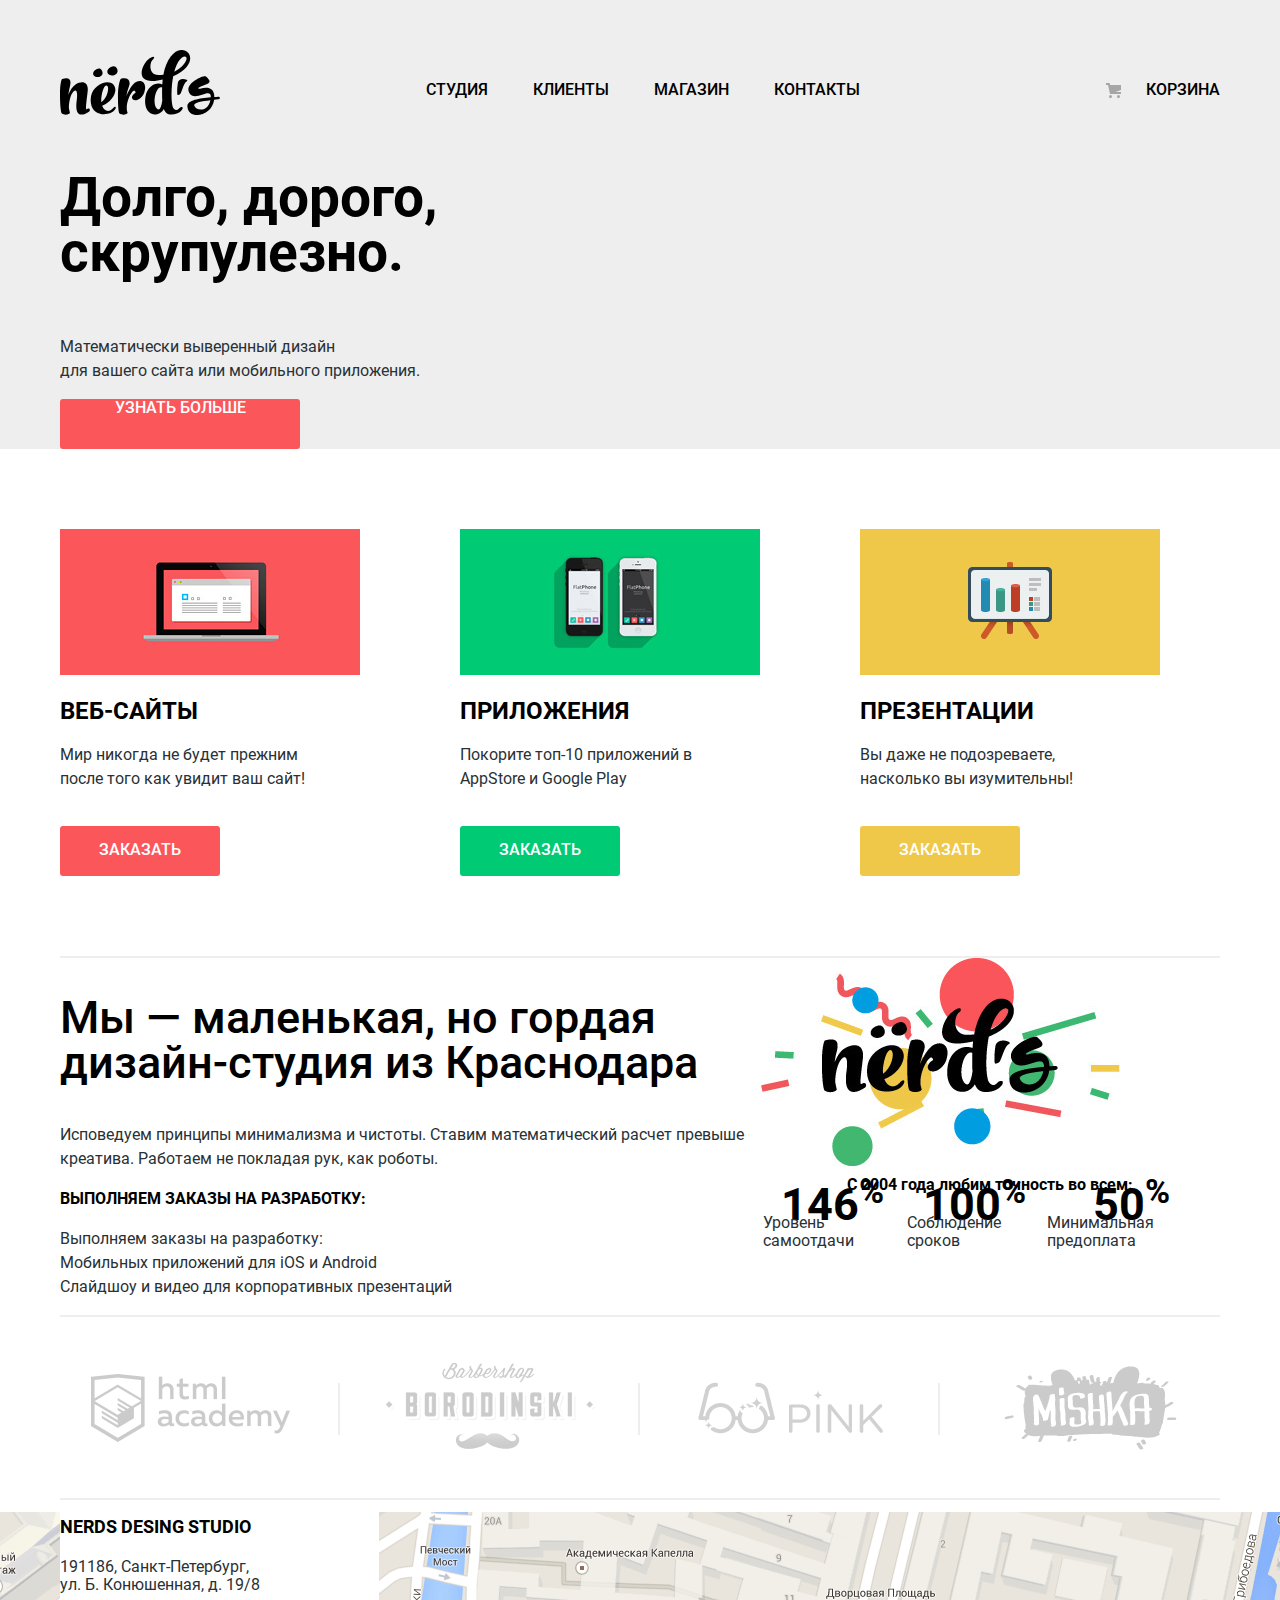
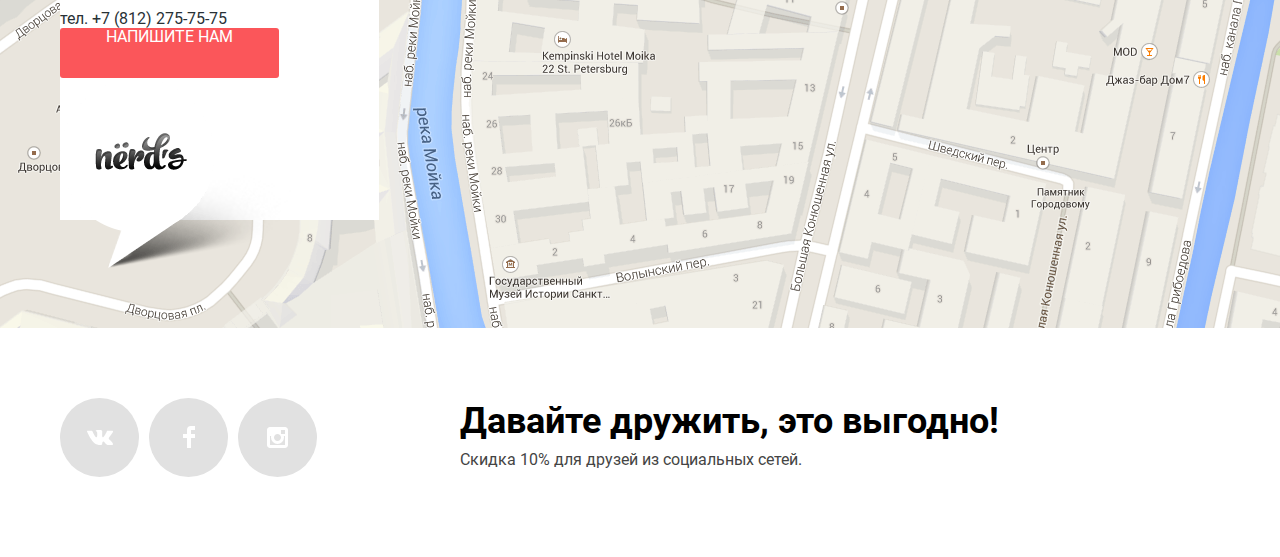
==== index.html @ 5f4ef82b "Обновил сетку" ====
<!DOCTYPE html>
<html lang="ru">

<head>
  <meta charset="utf-8">
  <title>Дизайн-студия Нёрдс</title>
  <link rel="stylesheet" href="css/normalize.css">
  <link rel="stylesheet" href="css/style.css">
</head>

<body>
  <header class="header">
    <div class="container">
      <nav class="nav">
        <a class="logo" href=""><img class="logo__img" src="img/nerds-logo.svg" width="160" height="65"
            alt="Логотип дизайн-студии Нёрдс"></a>
        <ul class="nav__list">
          <li class="nav__item"><a class="nav__link">Студия</a></li>
          <li class="nav__item"><a class="nav__link" href="">Клиенты</a></li>
          <li class="nav__item"><a class="nav__link" href="catalog.html">Магазин</a></li>
          <li class="nav__item"><a class="nav__link" href="">Контакты</a></li>
        </ul>
        <ul class="backet">
          <li class="backet__item"><a class="backet__link" href="">Корзина</a></li>
        </ul>
      </nav>
    </div>
  </header>
  <main>
    <section class="slider">
      <div class="container">
        <h2 class="visually-hidden">Преимущества</h2>
        <div class="slider__wrapper">
          <div class="slider__controls">
            <i class="slider__control-item slider__control-item--active"></i>
            <i class="slider__control-item"></i>
            <i class="slider__control-item"></i>
          </div>
          <ul class="slider__list">
            <li class="slider__item">
              <h3 class="slider__title">Долго, дорого,<br> скрупулезно.</h3>
              <p class="slider__desc">Математически выверенный дизайн<br> для вашего сайта или мобильного приложения.
              </p>
              <a href="" class="button slider__button">Узнать больше</a>
            </li>
            <li class="slider__item hidden">
              <h3 class="slider__title">Любим математику<br> как никто другой</h3>
              <p class="slider__desc">Никакого креатива, только математические формулы<br> для расчета идеальных
                пропорций.</p>
              <a href="" class="button slider__button">Узнать больше</a>
            </li>
            <li class="slider__item hidden">
              <h3 class="slider__title">Только ночь,<br> только хардкор</h3>
              <p class="slider__desc">Работать днем, как все? Мы против этого.<br> Ближе к полуночи работа только
                начинается.</p>
              <a href="" class="button slider__button">Узнать больше</a>
            </li>
          </ul>
        </div>
      </div>
    </section>
    <section class="services">
      <div class="container">
        <h2 class="visually-hidden">Услуги</h2>
        <ul class="services__list">
          <li class="services__item">
            <h3 class="services__title">Веб-сайты</h3>
            <p class="services__desc">Мир никогда не будет прежним после того как увидит ваш сайт!</p>
            <a class="button services__button services__button--red" href="">Заказать</a>
          </li>
          <li class="services__item">
            <h3 class="services__title">Приложения</h3>
            <p class="services__desc">Покорите топ-10 приложений в AppStore и Google Play</p>
            <a class="button services__button services__button--green" href="">Заказать</a>
          </li>
          <li class="services__item">
            <h3 class="services__title">Презентации</h3>
            <p class="services__desc">Вы даже не подозреваете, насколько вы изумительны!</p>
            <a class="button services__button services__button--yellow" href="">Заказать</a>
          </li>
        </ul>
      </div>
    </section>
    <section class="about">
      <div class="container">
        <h2 class="visually-hidden">О компании дизайн-студия Нёрдс</h2>
        <div class="about__col-left">
          <h2 class="about__title">Мы — маленькая, но гордая дизайн-студия из Краснодара</h2>
          <p class="about__desc">Исповедуем принципы минимализма и чистоты. Ставим математический расчет превыше
            креатива.
            Работаем не покладая рук, как роботы.</p>
          <p class="about__services">Выполняем заказы на разработку:</p>
          <ul class="about__services-list">
            <li class="about__services-item">Выполняем заказы на разработку:</li>
            <li class="about__services-item">Мобильных приложений для iOS и Android</li>
            <li class="about__services-item">Слайдшоу и видео для корпоративных презентаций</li>
          </ul>
        </div>
        <div class="about__col-right">
          <img class="about__img" src="img/nerds-big-logo.jpg" width="360" height="208"
            alt="Логотип с фоном дизайн-студии Нёрдс">
          <table class="table">
            <caption class="table__caption">С 2004 года любим точность во всем:</caption>
            <tr class="table__tr">
              <th class="table__th">146<sup>%</sup></th>
              <th class="table__th">100<sup>%</sup></th>
              <th class="table__th">50<sup>%</sup></th>
            </tr>
            <tr class="table__tr">
              <td class="table__td">Уровень самоотдачи</td>
              <td class="table__td">Соблюдение сроков</td>
              <td class="table__td">Минимальная предоплата</td>
            </tr>
          </table>
        </div>
      </div>
    </section>
    <section class="partners">
      <div class="container">
        <h2 class="visually-hidden">Партнеры</h2>
        <ul class="partners__list">
          <li class="partners__item"><a class="partners__link" href="https://htmlacademy.ru/intensive/htmlcss"><img
                class="partners__img partners__img--htmlacademy" src="img/logo-htmlacademy.png"
                alt="Логотип HtmlAcademy"></a></li>
          <li class="partners__item"><a class="partners__link" href=""><img
                class="partners__img partners__img--borodinski" src="img/logo-borodinski.png"
                alt="Логотип Brodinski"></a>
          </li>
          <li class="partners__item"><a class="partners__link" href=""><img class="partners__img partners__img--pink"
                src="img/logo-pink.png" alt="Логотип Pink"></a></li>
          <li class="partners__item"><a class="partners__link" href=""><img class="partners__img partners__img--mishka"
                src="img/logo-mishka.png" alt="Логотип Mishka"></a></li>
        </ul>
      </div>
    </section>
  </main>
  <footer class="footer">
    <section class="contacts">
      <div class="container">
        <div class="contacts__wrapper">
          <h1 class="contacts__title">Nerds desing studio</h1>
          <p class="contacts__address">191186, Санкт-Петербург,<br> ул. Б. Конюшенная, д. 19/8</p>
          <a class="contacts__tel" href="tel:7812275-75-75">тел. +7 (812) 275-75-75</a>
          <a class="button button contacts__button" href="">Напишите нам</a>
          <img class="contacts__icon" src="img/map-marker.png" width="231" height="190"
            alt="Адрес: 191186, Санкт-Петербург, ул. Б. Конюшенная, д. 19/8">
        </div>
      </div>
    </section>
    <section class="social">
      <div class="container">
        <h2 class="visually-hidden">Мы в социальных сетях</h2>
        <ul class="social__list">
          <li class="social__item"><a class="social__link social__link--vk" href="" alt="Мы в Вконтакте"></a>
          </li>
          <li class="social__item"><a class="social__link social__link--fb" href="" alt="Мы в Фейсбук"></a>
          </li>
          <li class="social__item"><a class="social__link social__link--insta" href="" alt="Мы в Инстаграм"></a>
          </li>
        </ul>
        <p class="social__title">
          <span class="social__slogan">Давайте дружить, это выгодно!</span>
          <span class="social__desc">Скидка 10% для друзей из социальных сетей.</span>
        </p>
      </div>

    </section>
  </footer>
  <section class="modal hidden">
    <h2 class="modal__title">Напишите нам</h2>
    <form class="modal__form" action="https://echo.htmlacademy.ru" method="POST">
      <p>
        <label for="user-name">Ваше имя:</label>
        <input id="user-name" type="text" name="name" placeholder="Имя Фамилия">
      </p>
      <p>
        <label for="user-email">Ваш e-mail:</label>
        <input id="user-email" type="email" name="email" placeholder="email@example.com">
      </p>
      <p>
        <label for="user-message">Текст письма:</label>
        <textarea id="user-message" name="message" cols="30" rows="10" placeholder="В свободной форме"></textarea>
      </p>
      <button class="button modal__submit" type="submit">Отправить</button>
      <button class="modal__close" type="button">Закрыть</button>
    </form>
  </section>
</body>

</html>
---- css/style.css ----
@font-face {
  font-family: 'Roboto';
  src:
    url(/fonts/roboto.woff) format(woff),
    url(/fonts/roboto.woff2) format(woff2);
  font-weight: normal;
  font-style: normal;
}

@font-face {
  font-family: 'Roboto';
  src:
    url(/fonts/robotobold.woff) format(woff),
    url(/fonts/robotobold.woff2) format(woff2);
  font-weight: bold;
  font-style: normal;
}

@font-face {
  font-family: 'Roboto';
  src:
    url(/fonts/robotomedium.woff) format(woff),
    url(/fonts/robotomedium.woff2) format(woff2);
  font-weight: 500;
  font-style: normal;
}

body {
  margin: 0;
  padding: 0;

  font-family: 'Roboto', 'Arial', sans-serif;
  font-size: 16px;
  line-height: 24px;
  font-weight: normal;
  color: #283136;
}

img {
  max-width: 100%;
  height: auto;
}

a {
  text-decoration: none;
  color: inherit;
}

.button {
  display: inline-block;

  text-align: center;
  vertical-align: middle;
  text-transform: uppercase;

  border-radius: 3px;

  box-sizing: border-box;
}

.header, .slider {
  background-color: #eeeeee;
}

.nav {
  display: flex;
  justify-content: flex-end;
  align-items: flex-start;
  padding-top: 50px;

  line-height: 30px;
  font-weight: 500;
  text-transform: uppercase;
  color: #000000;
}

.logo {
  width: 160px;
  height: 65px;
  margin-right: auto;
}

.logo__img:hover {
  filter: opacity(0.8);
}

.logo__img:active {
  filter: opacity(0.3);
}

.nav__list {
  display: flex;
  justify-content: center;
  flex-wrap: wrap;
  width: 600px;
  margin: 0;
  padding: 0;
  padding-top: 25px;

  list-style: none;
}

.nav__link {
  display: block;
  margin-left: 45px;
  padding-bottom: 3px;
}

.nav__link:hover {
  color: #fb565a;
}

.nav__link:active {
  color: inherit;

  border-bottom: 2px solid #fb565a;

  opacity: 0.3;
}

.nav__link--active {
  border-bottom: 2px solid #fb565a;
}

.backet {
  display: flex;
  justify-content: flex-end;
  flex-wrap: wrap;
  width: 300px;
  margin: 0;
  padding: 0;
  padding-top: 25px;

  list-style: none;
}

.backet__link {
  position: relative;
  display: block;
  padding-left: 45px;
}

.backet__link::before {
  position: absolute;
  top: 8px;
  left: 5px;
  width: 15px;
  height: 15px;

  content: "";

  background-image: url(../img/cart-icon.svg);
  background-repeat: no-repeat;
  background-position: 0 0;
}

.backet__link:hover {
  color: #fb565a;
}

.backet__link:active {
  color: inherit;

  border-bottom: 2px solid #fb565a;

  opacity: 0.3;
}

.page-header__title {
  margin: 0;
  padding-top: 75px;
  padding-bottom: 110px;

  font-size: 55px;
  line-height: 55px;
  font-weight: 500;
  text-align: center;

  background-color: #eeeeee;
}

.slider__list {
  margin: 0;
  padding: 0;

  list-style: none;
}

.slider__title {
  margin-top: 0;
  padding-top: 55px;

  font-size: 55px;
  line-height: 55px;
  color: #000000;
}

.slider__button {
  width: 240px;
  height: 50px;

  font-weight: 500;
  line-height: 18px;
  color: #ffffff;

  background-color: #fb565a;
}

.slider__button:hover {
  background-color: #e74246;
}

.slider__button:active {
  color: rgba(255, 255, 255, 0.3);

  background-color: #d7373b;
}

.services__list {
  display: flex;
  flex-wrap: wrap;
  margin: 0;
  padding: 0;

  list-style: none;

  border-bottom: 2px solid #eeeeee;
}

.services__item {
  position: relative;

  width: 260px;
  margin-top: 80px;
  margin-right: 100px;
  margin-bottom: 80px;
  padding-top: 170px;
  padding-right: 40px;
}

.services__item:nth-child(3n) {
  margin-right: 60px;
}

.services__item::before {
  position: absolute;

  content: "";
  top: 0;
  left: 0;

  width: 300px;
  height: 146px;
}

.services__item:nth-child(1)::before {
  background-image: url(../img/promo-1.jpg);
}

.services__item:nth-child(2)::before {
  background-image: url(../img/promo-2.jpg);
}

.services__item:nth-child(3)::before {
  background-image: url(../img/promo-3.jpg);
}

.services__title {
  margin: 0;
  padding: 0;

  font-size: 24px;
  font-weight: bold;
  text-transform: uppercase;
  color: #000000;
}

.services__desc {
  margin-top: 20px;
  margin-bottom: 30px;
}

.services__button {
  width: 160px;
  height: 50px;
  margin-top: 5px;
  padding-top: 12px;

  font-weight: 500;
  color: #ffffff;
}

.services__button--red {
  background-color: #fb565a;
}

.services__button--red:hover {
  background-color: #e74246;
}

.services__button--red:active {
  color: rgba(255, 255, 255, 0.3);

  background-color: #d7373b;
}

.services__button--green {
  background-color: #00ca74;
}

.services__button--green:hover {
  background-color: #00bc6c;
}

.services__button--green:active {
  color: rgba(255, 255, 255, 0.3);

  background-color: #00aa62;
}

.services__button--yellow {
  background-color: #efc84a;
}

.services__button--yellow:hover {
  background-color: #eab534;
}

.services__button--yellow:active {
  color: rgba(255, 255, 255, 0.3);

  background-color: #e5a722;
}

.about .container {
  display: flex;
  justify-content: space-between;
}

.about__col-left {
  width: 700px;
}

.about__col-right {
  width: 460px;
}

.about__title {
  font-size: 45px;
  line-height: 45px;
  font-weight: 500;
  color: #000000;
}

.about__services {
  font-weight: bold;
  text-transform: uppercase;
  color: #000000;
}

.about__services-list {
  padding-left: 0;

  list-style: none;
}

.about__img {
  width: 360px;
  height: 208px;
}

.table__caption {
  font-weight: bold;
  text-align: center;
  color: #000000;
}

.table__th  {
  font-size: 45px;
  line-height: 10px;
  font-weight: bold;
  color: #000000;
}

.table__td {
  line-height: 18px;
}

.partners__list {
  display: flex;
  justify-content: space-between;
  margin: 0;
  padding: 0;
  padding-top: 46px;
  padding-bottom: 38px;

  list-style: none;

  border-top: 2px solid #eeeeee;
  border-bottom: 2px solid #eeeeee;
}

.partners__item {
  position: relative;

  display: flex;
  justify-content: center;
  align-items: center;
  width: 260px;
}

.partners__item::after {
  position: absolute;
  content: "";
  top: 20px;
  right: -20px;
  width: 2px;
  height: 52px;

  background-color: #eeeeee;
}

.partners__item:nth-child(4n)::after {
  content: none;
}

.partners__img {
  opacity: 0.2;
}

.partners__img:hover {
  opacity: 1;
}

.partners__img:active {
  opacity: 0.1;
}

.catalog .container {
  display: flex;
}

.filters {
  width: 260px;

  line-height: 20px;
}

.filters__group {
  border: none;
}

.filters__title {
  font-size: 18px;
  line-height: 30px;
  color: #000000;
}

.filters__group-list {
  padding-left: 0;

  list-style: none;
}

.filters__button {
  width: 260px;
  height: 50px;

  line-height: 18px;
  color: #000000;

  background-color: #eeeeee;
  border: none;
}

.filters__button:hover {
  background-color: #dfdfdf;
}

.filters__button:active {
  color: #000000;
  opacity: 0.3;

  background-color: #d5d5d5;
}

.catalog__wrapper {
  width: 900px;
}

.sorting {
  display: flex;
  justify-content: space-between;
}

.sorting__title {
  font-size: 18px;
  line-height: 18px;
  font-weight: bold;
  text-transform: uppercase;
  color: #000000;
}

.sorting__list {
  display: flex;
  padding-left: 0;

  list-style: none;
}

.sorting__item {
  font-size: 14px;
  line-height: 18px;
  color: #000000;
}

.sorting__order-list {
  padding-left: 0;

  list-style: none;
}

.catalog__list {
  display: flex;
  flex-wrap: wrap;
  padding-left: 0;

  list-style: none;
}

.catalog__item {
  margin-left: 140px;
  margin-bottom: 33px;
}

.catalog__item:nth-child(2n) {
  margin-left: 40px;
}

.catalog__cart {
  width: 360px;
  height: 231px;

  line-height: 18px;
  text-align: center;

  background-color: #eeeeee;
}

.catalog__title {
  font-size: 18px;
  line-height: 30px;
  font-weight: bold;
  text-align: center;
  text-transform: uppercase;
  color: #000000;
}

.catalog__title:hover {
  color: #fb565a;
}

.catalog__title:active {
  color: #000000;
  opacity: 0.3;
}

.catalog__desc {
  line-height: 18px;
  text-align: center;
  color: #666666;
}

.catalog__price {
  width: 200px;
  height: 50px;

  line-height: 18px;
  font-weight: 500;
  color: #ffffff;

  background-color: #fb565a;
}

.catalog__price:hover {
  background-color: #e74246;
}

.catalog__price:active {
  background-color: #d7373b;
}

.pagination__list {
  display: flex;
  justify-content: center;

  list-style: none;
}

.contacts {
  width: 100%;
  height: 416px;

  line-height: 18px;

  background-image: url(../img/map.png);
  background-position: top center;
  background-repeat: no-repeat;
}

.contacts__wrapper {
  width: 319px;
  height: 308px;

  background-color: #ffffff;
}

.contacts__title {
  font-size: 18px;
  line-height: 30px;
  font-weight: bold;
  text-transform: uppercase;
  color: #000000;
}

.contacts__button {
  width: 219px;
  height: 50px;

  color: #ffffff;

  background-color: #fb565a;
}

.contacts__icon {
  width: 231px;
  height: 190px;
}

.social .container {
  display: flex;
}

.social__list {
  display: flex;
  flex-wrap: wrap;
  width: 380px;
  margin: 0;
  margin-top: 70px;
  margin-bottom: 70px;
  padding: 0;

  list-style: none;
}

.social__item {
  margin-right: 10px;
  margin-bottom: 10px;
}

.social__link {
  position: relative;

  display: flex;
  justify-content: center;
  align-items: center;
  width: 79px;
  height: 79px;

  background-color: #e1e1e1;

  border-radius: 50%;
}

.social__link::before {
  position: absolute;

  content: "";
}

.social__link--vk::before {
  width: 26px;
  height: 15px;

  background-image: url(../img/vk-icon.svg);
}

.social__link--fb::before {
  width: 12px;
  height: 22px;

  background-image: url(../img/fb-icon.svg);
}

.social__link--insta::before {
  width: 21px;
  height: 21px;

  background-image: url(../img/insta-icon.svg);
}

.social__link:hover {
  background-color: #e74246;
}

.social__link:active {
  background-color: #d7373b;
}

.social__link:active::before {
  opacity: 0.3;
}

.social__title {
  width: 780px;
  margin: 0;
  margin-top: 70px;
}

.social__slogan {
  display: inline-block;
  padding-top: 5px;
  padding-left: 20px;

  font-size: 36px;
  font-weight: bold;
  line-height: 36px;
  vertical-align: middle;
  color: #000000;
}

.social__desc {
  display: inline-block;
  padding-top: 10px;
  padding-left: 20px;

  line-height: 22px;
  vertical-align: middle;
  color: #444444;
}

.container {
  width: 1160px;
  margin: 0 auto;
  padding: 0 20px;
}

.hidden {
  display: none;
}

.visually-hidden {
  position: absolute;
  clip: rect(0, 0, 0, 0);
}
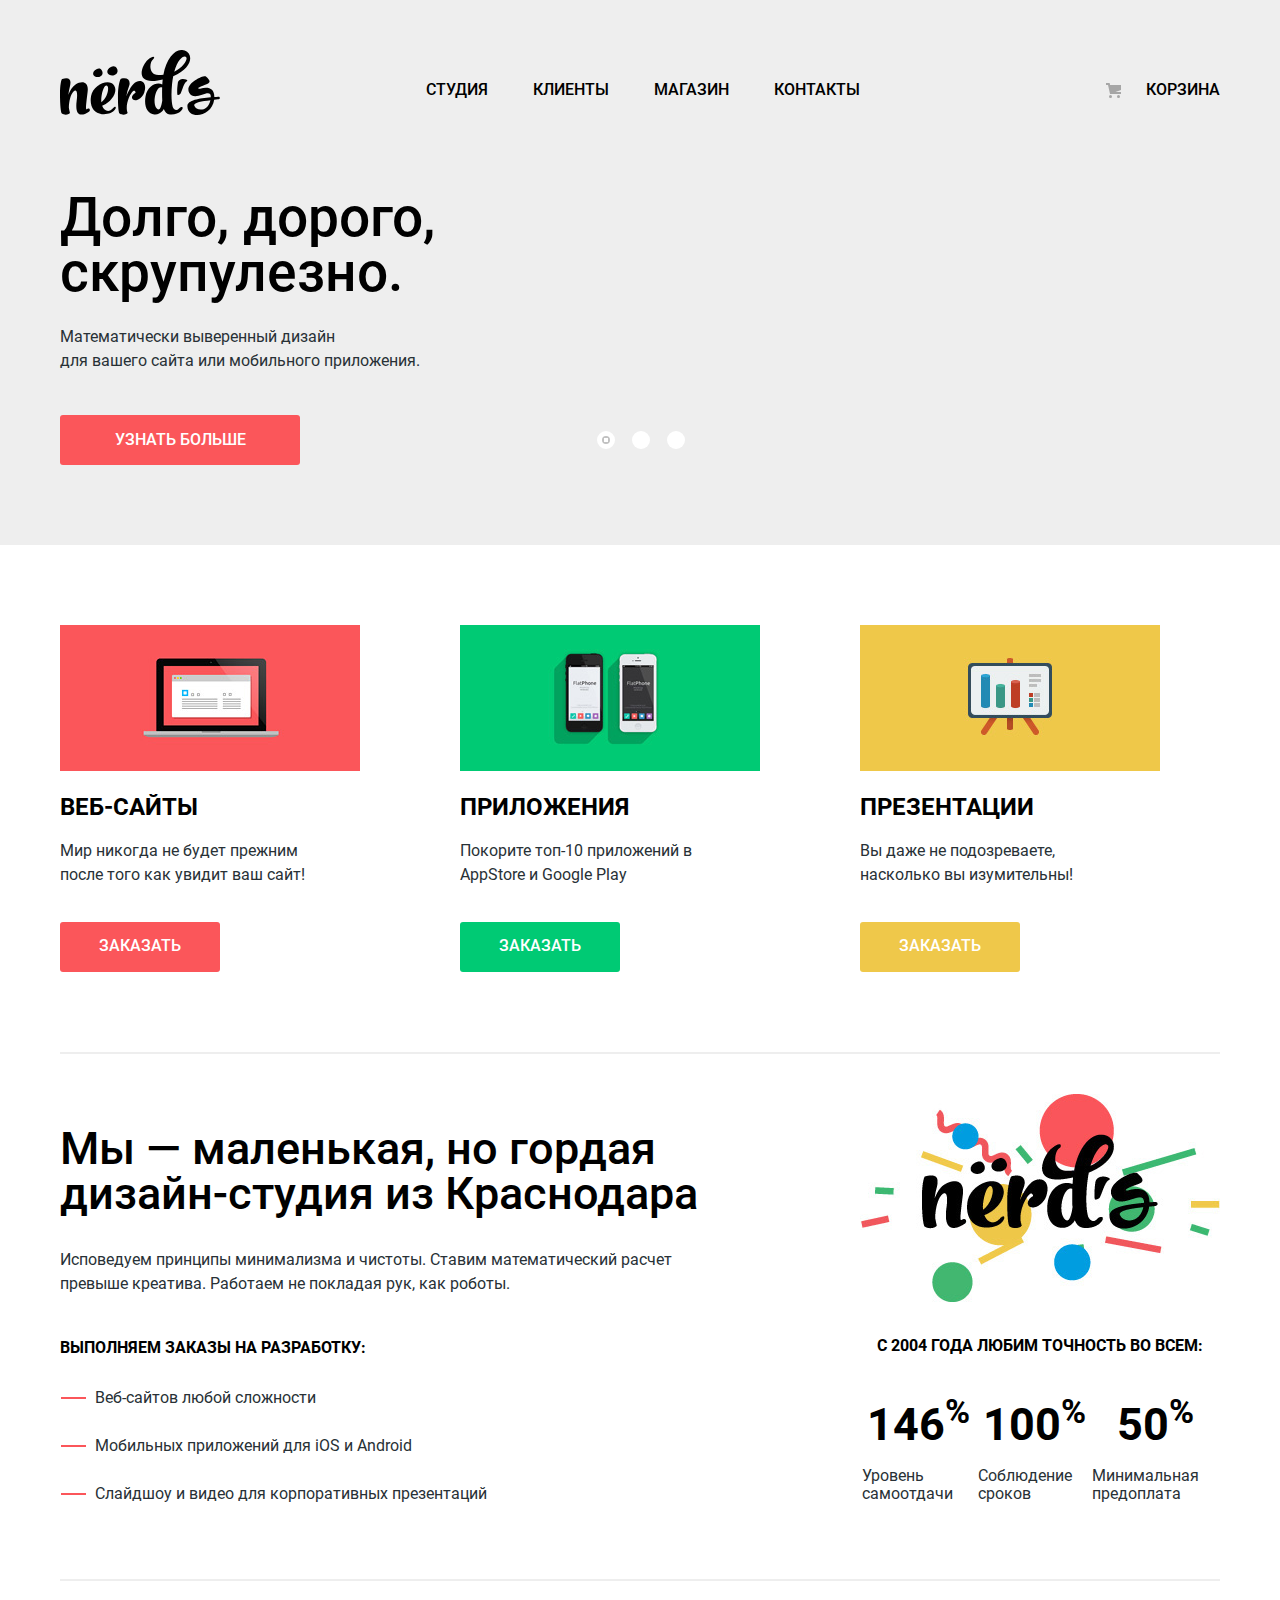
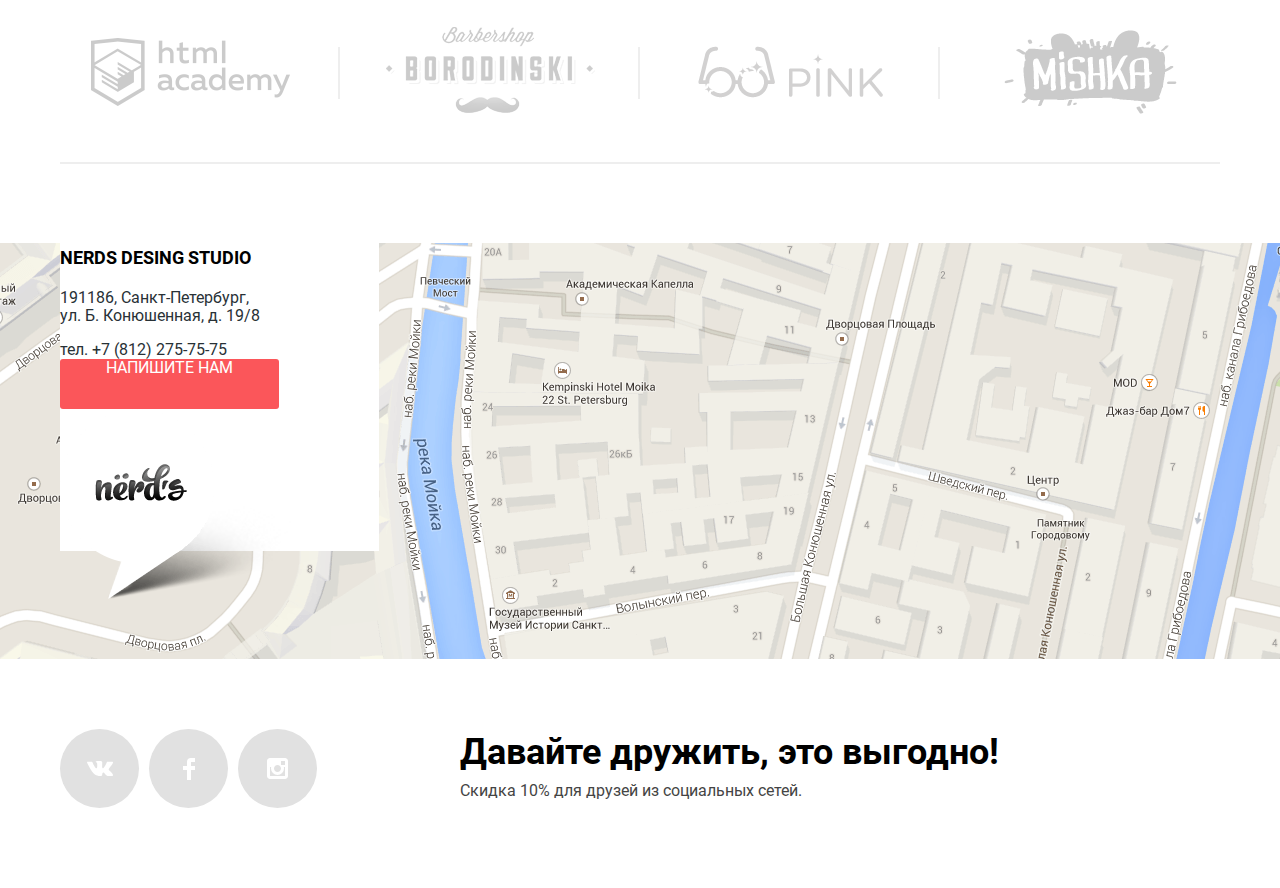
==== commit cfecdfd8: "about" ====
--- a/index.html
+++ b/index.html
@@ -31,30 +31,30 @@
       <div class="container">
         <h2 class="visually-hidden">Преимущества</h2>
         <div class="slider__wrapper">
-          <div class="slider__controls">
-            <i class="slider__control-item slider__control-item--active"></i>
-            <i class="slider__control-item"></i>
-            <i class="slider__control-item"></i>
-          </div>
           <ul class="slider__list">
-            <li class="slider__item">
+            <li class="slider__item slider__item--active">
               <h3 class="slider__title">Долго, дорого,<br> скрупулезно.</h3>
               <p class="slider__desc">Математически выверенный дизайн<br> для вашего сайта или мобильного приложения.
               </p>
               <a href="" class="button slider__button">Узнать больше</a>
             </li>
-            <li class="slider__item hidden">
+            <li class="slider__item">
               <h3 class="slider__title">Любим математику<br> как никто другой</h3>
               <p class="slider__desc">Никакого креатива, только математические формулы<br> для расчета идеальных
                 пропорций.</p>
               <a href="" class="button slider__button">Узнать больше</a>
             </li>
-            <li class="slider__item hidden">
+            <li class="slider__item">
               <h3 class="slider__title">Только ночь,<br> только хардкор</h3>
               <p class="slider__desc">Работать днем, как все? Мы против этого.<br> Ближе к полуночи работа только
                 начинается.</p>
               <a href="" class="button slider__button">Узнать больше</a>
             </li>
+          </ul>
+          <ul class="slider__controls">
+            <li class="slider__control-item slider__control-item--active"></li>
+            <li class="slider__control-item"></li>
+            <li class="slider__control-item"></li>
           </ul>
         </div>
       </div>
@@ -91,7 +91,7 @@
             Работаем не покладая рук, как роботы.</p>
           <p class="about__services">Выполняем заказы на разработку:</p>
           <ul class="about__services-list">
-            <li class="about__services-item">Выполняем заказы на разработку:</li>
+            <li class="about__services-item">Веб-сайтов любой сложности</li>
             <li class="about__services-item">Мобильных приложений для iOS и Android</li>
             <li class="about__services-item">Слайдшоу и видео для корпоративных презентаций</li>
           </ul>
--- a/css/style.css
+++ b/css/style.css
@@ -58,14 +58,12 @@
   box-sizing: border-box;
 }
 
-.header, .slider {
+.header {
   background-color: #eeeeee;
 }
 
 .nav {
   display: flex;
-  justify-content: flex-end;
-  align-items: flex-start;
   padding-top: 50px;
 
   line-height: 30px;
@@ -168,6 +166,7 @@
 
 .page-header__title {
   margin: 0;
+  margin-bottom: 50px;
   padding-top: 75px;
   padding-bottom: 110px;
 
@@ -179,6 +178,14 @@
   background-color: #eeeeee;
 }
 
+.slider {
+  background-color: #eeeeee;
+}
+.slider__wrapper {
+  position: relative;
+  min-height: 430px;
+}
+
 .slider__list {
   margin: 0;
   padding: 0;
@@ -186,18 +193,49 @@
   list-style: none;
 }
 
+.slider__item {
+  position: absolute;
+  width: 100%;
+  min-height: 430px;
+  display: none;
+
+  background-repeat: no-repeat;
+  background-position: 93% 100%;
+}
+
+.slider__item:nth-child(1) {
+  background-image: url(../img/slide-1.png);
+}
+
+.slider__item:nth-child(2) {
+  background-image: url(../img/slide-2.png);
+}
+
+.slider__item:nth-child(3) {
+  background-image: url(../img/slide-3.png);
+}
+
+.slider__item--active {
+  display: block;
+}
 .slider__title {
-  margin-top: 0;
-  padding-top: 55px;
+  margin-top: 75px;
+  margin-bottom: 25px;
 
   font-size: 55px;
   line-height: 55px;
-  color: #000000;
+  font-weight: 500;
+  color: #000000;
+}
+
+.slider__desc {
+  margin-bottom: 42px;
 }
 
 .slider__button {
   width: 240px;
   height: 50px;
+  padding-top: 16px;
 
   font-weight: 500;
   line-height: 18px;
@@ -216,10 +254,60 @@
   background-color: #d7373b;
 }
 
+.slider__controls {
+  margin: 0;
+  padding: 0;
+
+  list-style: none;
+}
+
+.slider__control-item {
+  position: absolute;
+  bottom: 96px;
+
+  width: 18px;
+  height: 18px;
+
+  background-color: #ffffff;
+  border-radius: 50%;
+}
+
+.slider__control-item:nth-child(1) {
+  right: 605px;
+}
+
+.slider__control-item:nth-child(2) {
+  right: 570px;
+}
+
+.slider__control-item:nth-child(3) {
+  right: 535px;
+}
+
+.slider__control-item--active {
+  width: 8px;
+  height: 8px;
+
+  background-color: #c1c1c1;
+  border: 5px solid #ffffff;
+}
+
+.slider__control-item--active::before {
+  position: absolute;
+  content: "";
+  top: 2px;
+  left: 2px;
+  width: 4px;
+  height: 4px;
+
+  background-color: #ffffff;
+}
+
 .services__list {
   display: flex;
   flex-wrap: wrap;
   margin: 0;
+  margin-bottom: 40px;
   padding: 0;
 
   list-style: none;
@@ -255,14 +343,20 @@
 
 .services__item:nth-child(1)::before {
   background-image: url(../img/promo-1.jpg);
+  background-repeat: no-repeat;
+  background-position: 0 0;
 }
 
 .services__item:nth-child(2)::before {
   background-image: url(../img/promo-2.jpg);
+  background-repeat: no-repeat;
+  background-position: 0 0;
 }
 
 .services__item:nth-child(3)::before {
   background-image: url(../img/promo-3.jpg);
+  background-repeat: no-repeat;
+  background-position: 0 0;
 }
 
 .services__title {
@@ -338,20 +432,28 @@
 }
 
 .about__col-left {
-  width: 700px;
+  width: 660px;
+  margin-right: auto;
 }
 
 .about__col-right {
-  width: 460px;
+  width: 360px;
 }
 
 .about__title {
+  margin-top: 32px;
+  margin-bottom: 32px;
+
   font-size: 45px;
   line-height: 45px;
   font-weight: 500;
   color: #000000;
 }
 
+.about__desc {
+  margin-bottom: 40px;
+}
+
 .about__services {
   font-weight: bold;
   text-transform: uppercase;
@@ -359,23 +461,49 @@
 }
 
 .about__services-list {
-  padding-left: 0;
-
-  list-style: none;
+  margin: 0;
+  padding: 0;
+
+  list-style: none;
+}
+
+.about__services-item {
+  position: relative;
+  padding-top: 10px;
+  padding-left: 35px;
+  padding-bottom: 14px;
+}
+
+.about__services-item::before {
+  position: absolute;
+  content: "";
+  top: 21px;
+  left: 1px;
+  width: 25px;
+  height: 2px;
+
+  background-color: #fb565a;
 }
 
 .about__img {
   width: 360px;
   height: 208px;
+  margin-bottom: 25px;
 }
 
 .table__caption {
+  margin-bottom: 60px;
+
   font-weight: bold;
   text-align: center;
+  text-transform: uppercase;
   color: #000000;
 }
 
 .table__th  {
+  padding: 0;
+  padding-bottom: 35px;
+
   font-size: 45px;
   line-height: 10px;
   font-weight: bold;
@@ -383,6 +511,8 @@
 }
 
 .table__td {
+  padding: 0;
+
   line-height: 18px;
 }
 
@@ -390,6 +520,8 @@
   display: flex;
   justify-content: space-between;
   margin: 0;
+  margin-top: 59px;
+  margin-bottom: 79px;
   padding: 0;
   padding-top: 46px;
   padding-bottom: 38px;
@@ -436,33 +568,204 @@
   opacity: 0.1;
 }
 
-.catalog .container {
-  display: flex;
+.products .container {
+  display: flex;
+  justify-content: space-between;
 }
 
 .filters {
   width: 260px;
-
-  line-height: 20px;
+  margin-right: 140px;
 }
 
 .filters__group {
+  margin: 0;
+  margin-bottom: 40px;
+  padding: 0;
+
   border: none;
 }
 
+.filters__group:first-child {
+  margin-bottom: 45px;
+}
+
+.range-filter {
+  width: 260px;
+  margin-top: 49px;
+}
+
 .filters__title {
+  padding-top: 5px;
+
   font-size: 18px;
   line-height: 30px;
-  color: #000000;
+  font-weight: bold;
+  text-transform: uppercase;
+  color: #000000;
+}
+
+.filters__title:first-child {
+  letter-spacing: 1px;
+}
+
+.range-controls {
+  position: relative;
+
+  height: 41px;
+  margin-bottom: 15px;
+  padding-top: 38px;
+  padding-right: 20px;
+  padding-left: 20px;
+
+  background-color: #f1f1f1;
+
+  border-radius: 5px;
+}
+
+.range-controls .scale {
+  height: 2px;
+
+  background-color: #d7dcde;
+}
+
+.range-controls .bar {
+  width: 70%;
+  height: 2px;
+
+  background-color: #00ca74;
+}
+
+.range-controls .toggle {
+  position: absolute;
+  top: 31px;
+  left: 0;
+
+  width: 4px;
+  height: 4px;
+  padding: 0;
+
+  background-color: #ababab;
+
+  border: 8px solid #ffffff;
+  border-radius: 50%;
+
+  box-shadow: 0 2px 1px 0 #cfcfcf;
+  cursor: pointer;
+}
+
+.range-controls .toggle--min {
+  left: 16px;
+}
+
+.range-controls .toggle--max {
+  left: 160px;
+}
+
+.price-controls {
+  font-size: 0;
+}
+
+.price-controls label {
+  display: inline-block;
+  width: 50%;
+
+  font-size: 16px;
+  text-transform: uppercase;
+}
+
+.price-controls input {
+  width: 60px;
+  margin-left: 10px;
+  padding: 8px 10px;
+
+  font-family: 'Roboto', 'Arial', sans-serif;
+  font-size: 16px;
+  line-height: 22px;
+  text-align: center;
+  color: #283136;
+
+  background-color: #eeeeee;
+
+  border: none;
+  border-radius: 5px;
+}
+
+.max-price {
+  text-align: right;
 }
 
 .filters__group-list {
-  padding-left: 0;
-
-  list-style: none;
+  margin: 0;
+  padding: 0;
+
+  line-height: 20px;
+
+  list-style: none;
+}
+
+.checked__label {
+  position: relative;
+
+  display: block;
+  margin-top: 19px;
+  padding-left: 35px;
+
+  cursor: pointer;
+}
+
+.checked__label--radio::before {
+  position: absolute;
+
+  content: "";
+  top: 0;
+  left: 0;
+
+  width: 25px;
+  height: 25px;
+
+  background-image: url(../img/radio-off.svg);
+  background-repeat: no-repeat;
+  background-position: 0 0;
+
+  opacity: 0.4;
+}
+
+.checked__input:checked + .checked__label--radio::before {
+  background-image: url(../img/radio-on.svg);
+}
+
+.checked__label--radio:hover::before {
+  opacity: 1;
+}
+
+.checked__label--checkbox::before {
+  position: absolute;
+
+  content: "";
+  top: 0;
+  left: 0;
+
+  width: 27px;
+  height: 23px;
+
+  background-image: url(../img/checkbox-off.svg);
+  background-repeat: no-repeat;
+  background-position: 0 0;
+
+  opacity: 0.4;
+}
+
+.checked__input:checked + .checked__label--checkbox::before {
+  background-image: url(../img/checkbox-on.svg);
+}
+
+.checked__label--checkbox:hover::before {
+  opacity: 1;
 }
 
 .filters__button {
+  margin-top: 12px;
   width: 260px;
   height: 50px;
 
@@ -471,6 +774,9 @@
 
   background-color: #eeeeee;
   border: none;
+
+  cursor: pointer;
+  user-select: none;
 }
 
 .filters__button:hover {
@@ -482,64 +788,146 @@
   opacity: 0.3;
 
   background-color: #d5d5d5;
-}
-
-.catalog__wrapper {
-  width: 900px;
+
+  border-top: 3px solid #bfbfbf;
 }
 
 .sorting {
   display: flex;
-  justify-content: space-between;
+  margin-top: 10px;
+  margin-bottom: 55px;
+  padding: 0;
+
+  text-transform: uppercase;
 }
 
 .sorting__title {
+  margin: 0;
+  margin-right: auto;
+
   font-size: 18px;
   line-height: 18px;
   font-weight: bold;
-  text-transform: uppercase;
   color: #000000;
 }
 
 .sorting__list {
   display: flex;
-  padding-left: 0;
+  margin: 0;
+  padding: 0;
+  width: 300px;
 
   list-style: none;
 }
 
 .sorting__item {
+  padding-right: 25px;
+
   font-size: 14px;
   line-height: 18px;
   color: #000000;
 }
 
+.sorting__item:not(:nth-child(1)) {
+  opacity: 0.3;
+}
+
 .sorting__order-list {
-  padding-left: 0;
-
-  list-style: none;
-}
-
-.catalog__list {
+  display: flex;
+  justify-content: flex-end;
+  margin: 0;
+  padding: 0;
+  width: 60px;
+
+  list-style: none;
+}
+
+.sorting__order-link {
+  position: relative;
+}
+
+.sorting__order-link--descending::before {
+  position: absolute;
+  content: "";
+  top: 18px;
+  right: 30px;
+
+  width: 11px;
+  height: 10px;
+
+  background-image: url(../img/icon-down-dir.svg);
+  background-repeat: no-repeat;
+  background-position: 0 0;
+}
+
+.sorting__order-link--ascending::before {
+  position: absolute;
+  content: "";
+  top: 18px;
+  right: 0;
+
+  width: 11px;
+  height: 10px;
+
+  background-image: url(../img/icon-up-dir.svg);
+  background-repeat: no-repeat;
+  background-position: 0 0;
+
+  opacity: 0.3;
+}
+
+.products__list {
   display: flex;
   flex-wrap: wrap;
-  padding-left: 0;
-
-  list-style: none;
-}
-
-.catalog__item {
-  margin-left: 140px;
-  margin-bottom: 33px;
-}
-
-.catalog__item:nth-child(2n) {
-  margin-left: 40px;
-}
-
-.catalog__cart {
+  margin: 0;
+  padding: 0;
+  width: 760px;
+
+  list-style: none;
+}
+
+.products__item {
+  position: relative;
+  margin-right: 40px;
+  margin-bottom: 26px;
+  padding-top: 40px;
   width: 360px;
-  height: 231px;
+}
+
+.products__item:nth-child(2n) {
+  margin-right: 0;
+}
+
+.products__item::before {
+  position: absolute;
+  content: "";
+  top: 0;
+  left: 0;
+  width: 360px;
+  height: 40px;
+
+  background-image: url(../img/browser.svg);
+  background-repeat: no-repeat;
+  background-position: 0 0;
+
+  opacity: 0.12;
+}
+
+.product:hover.products__item::before {
+  opacity: 1;
+}
+
+.product__cart {
+  position: absolute;
+  content: "";
+  top: 385px;
+  left: 0;
+
+
+  display: none;
+  width: 360px;
+  padding-top: 27px;
+  padding-bottom: 43px;
 
   line-height: 18px;
   text-align: center;
@@ -547,7 +935,14 @@
   background-color: #eeeeee;
 }
 
-.catalog__title {
+.product:hover .product__cart {
+  display: block;
+}
+
+.product__title {
+  margin: 0;
+  margin-bottom: 15px;
+
   font-size: 18px;
   line-height: 30px;
   font-weight: bold;
@@ -556,24 +951,29 @@
   color: #000000;
 }
 
-.catalog__title:hover {
+.product__title:hover {
   color: #fb565a;
 }
 
-.catalog__title:active {
-  color: #000000;
+.product__title:active {
+  color: #000000;
+
   opacity: 0.3;
 }
 
-.catalog__desc {
+.product__desc {
+  width: 200px;
+  margin: 0 auto;
+  margin-bottom: 30px;
+
   line-height: 18px;
   text-align: center;
   color: #666666;
 }
 
-.catalog__price {
+.product__price {
   width: 200px;
-  height: 50px;
+  padding: 16px 0 16px 0;
 
   line-height: 18px;
   font-weight: 500;
@@ -582,11 +982,11 @@
   background-color: #fb565a;
 }
 
-.catalog__price:hover {
+.product__price:hover {
   background-color: #e74246;
 }
 
-.catalog__price:active {
+.product__price:active {
   background-color: #d7373b;
 }
 
@@ -683,6 +1083,8 @@
   height: 15px;
 
   background-image: url(../img/vk-icon.svg);
+  background-repeat: no-repeat;
+  background-position: 0 0;
 }
 
 .social__link--fb::before {
@@ -690,6 +1092,8 @@
   height: 22px;
 
   background-image: url(../img/fb-icon.svg);
+  background-repeat: no-repeat;
+  background-position: 0 0;
 }
 
 .social__link--insta::before {
@@ -697,6 +1101,8 @@
   height: 21px;
 
   background-image: url(../img/insta-icon.svg);
+  background-repeat: no-repeat;
+  background-position: 0 0;
 }
 
 .social__link:hover {
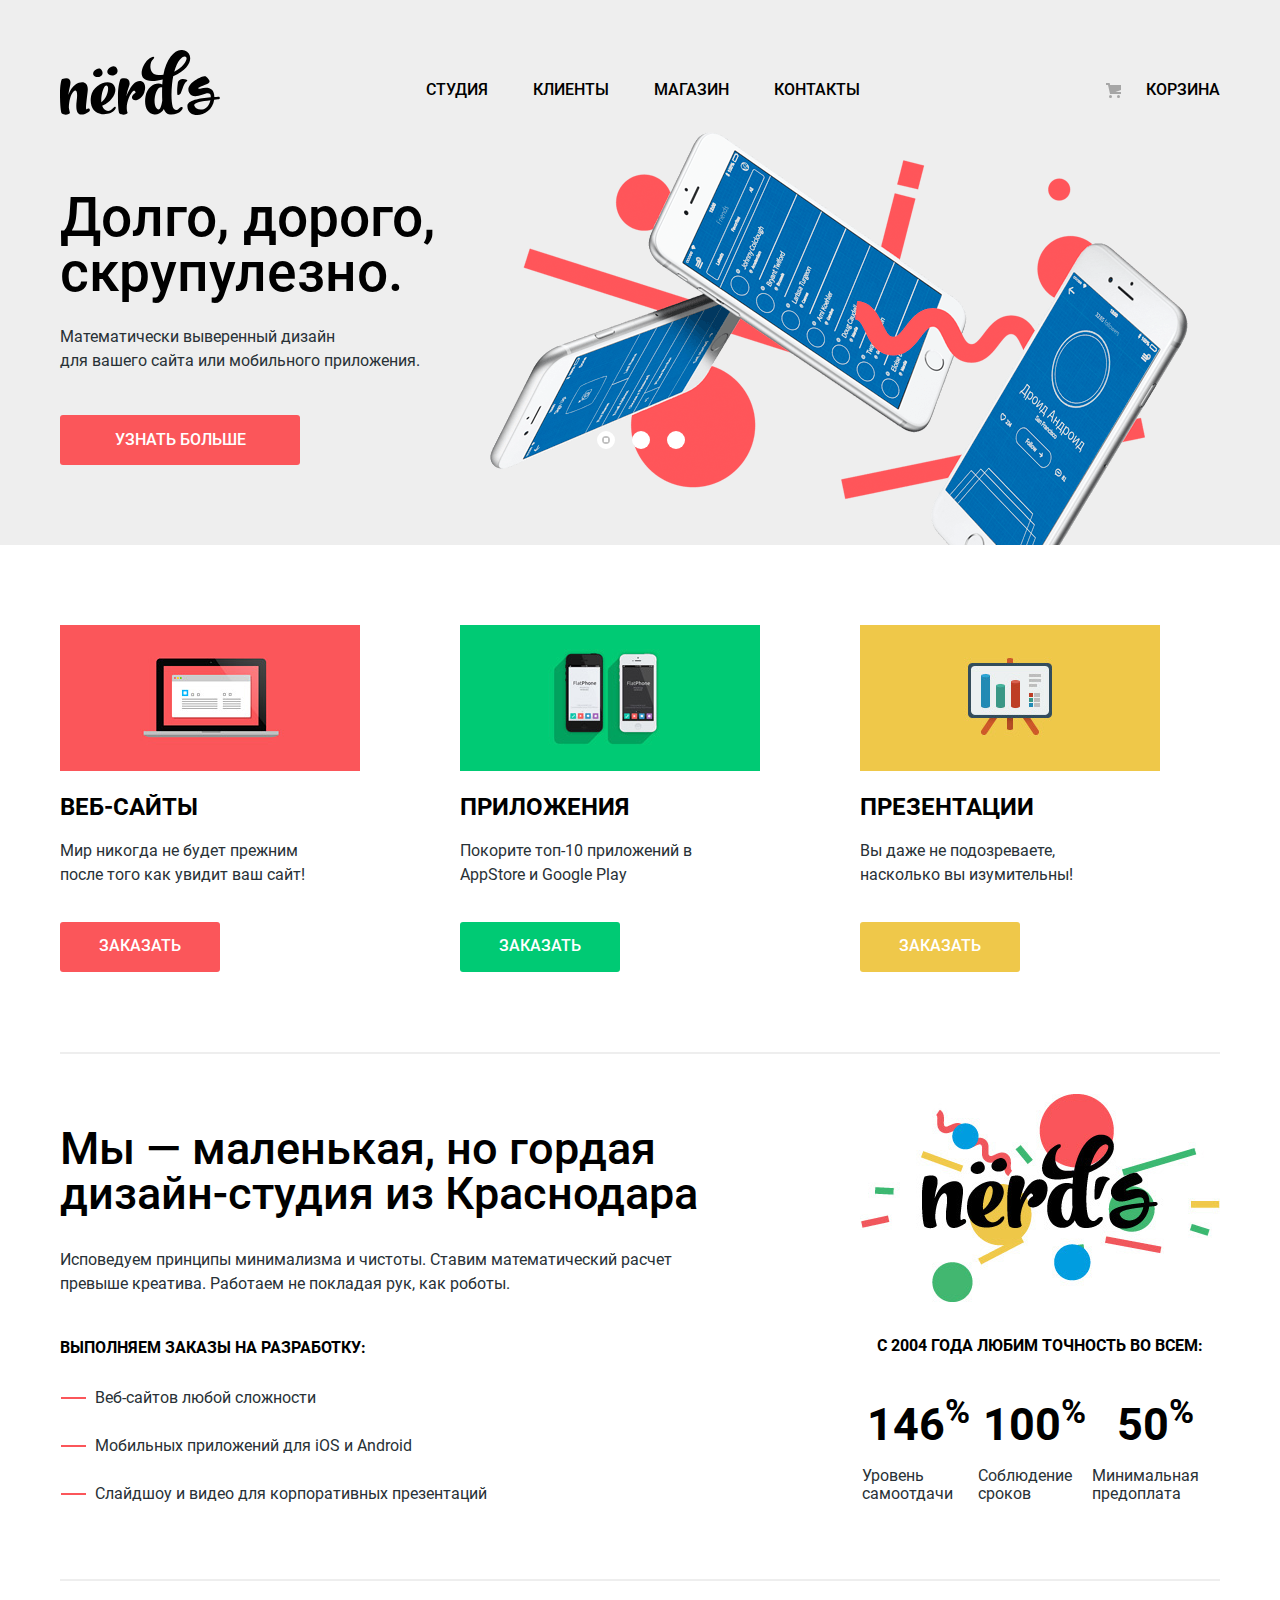
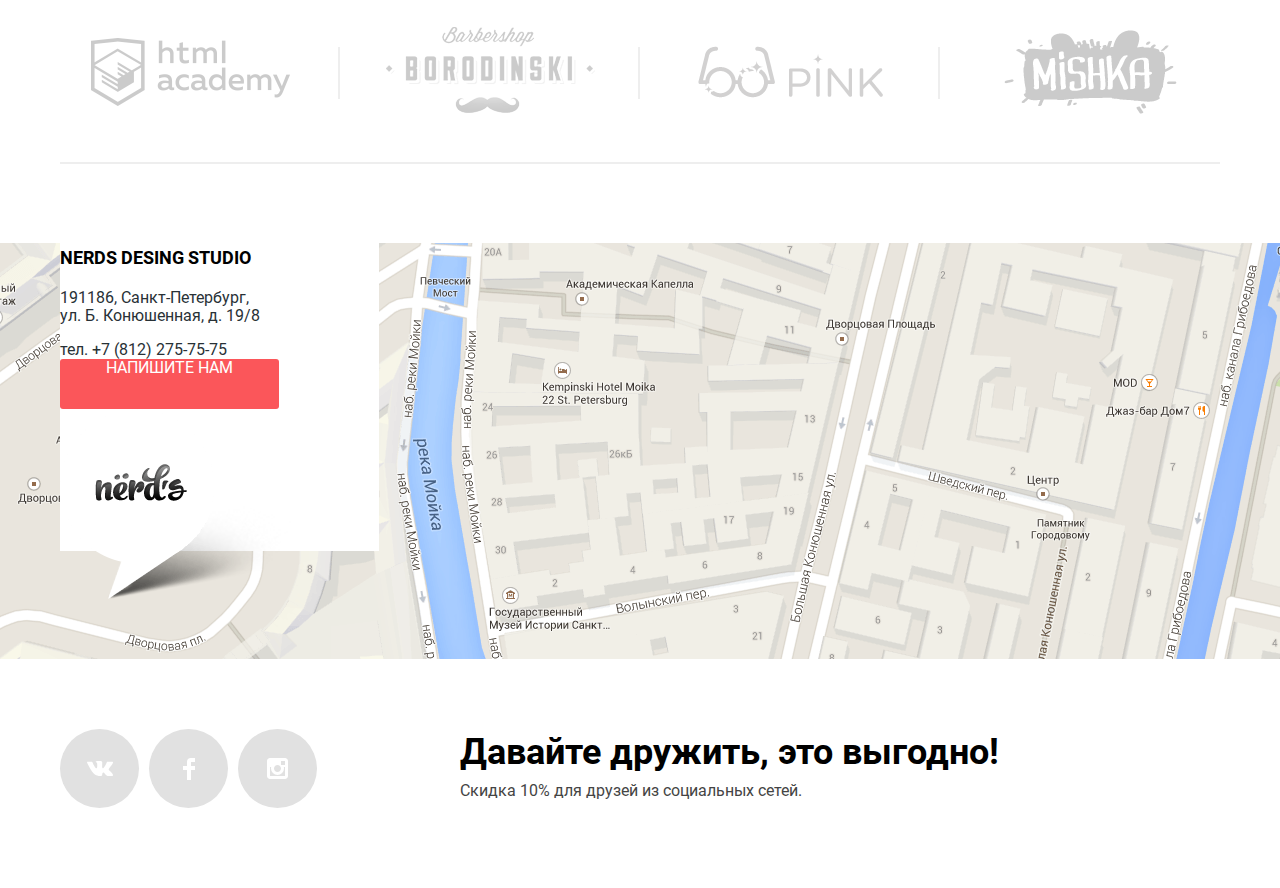
==== commit 4ad6de81: "Merge pull request #12 from globomen/master" ====
--- a/index.html
+++ b/index.html
@@ -163,7 +163,6 @@
           <span class="social__desc">Скидка 10% для друзей из социальных сетей.</span>
         </p>
       </div>
-
     </section>
   </footer>
   <section class="modal hidden">
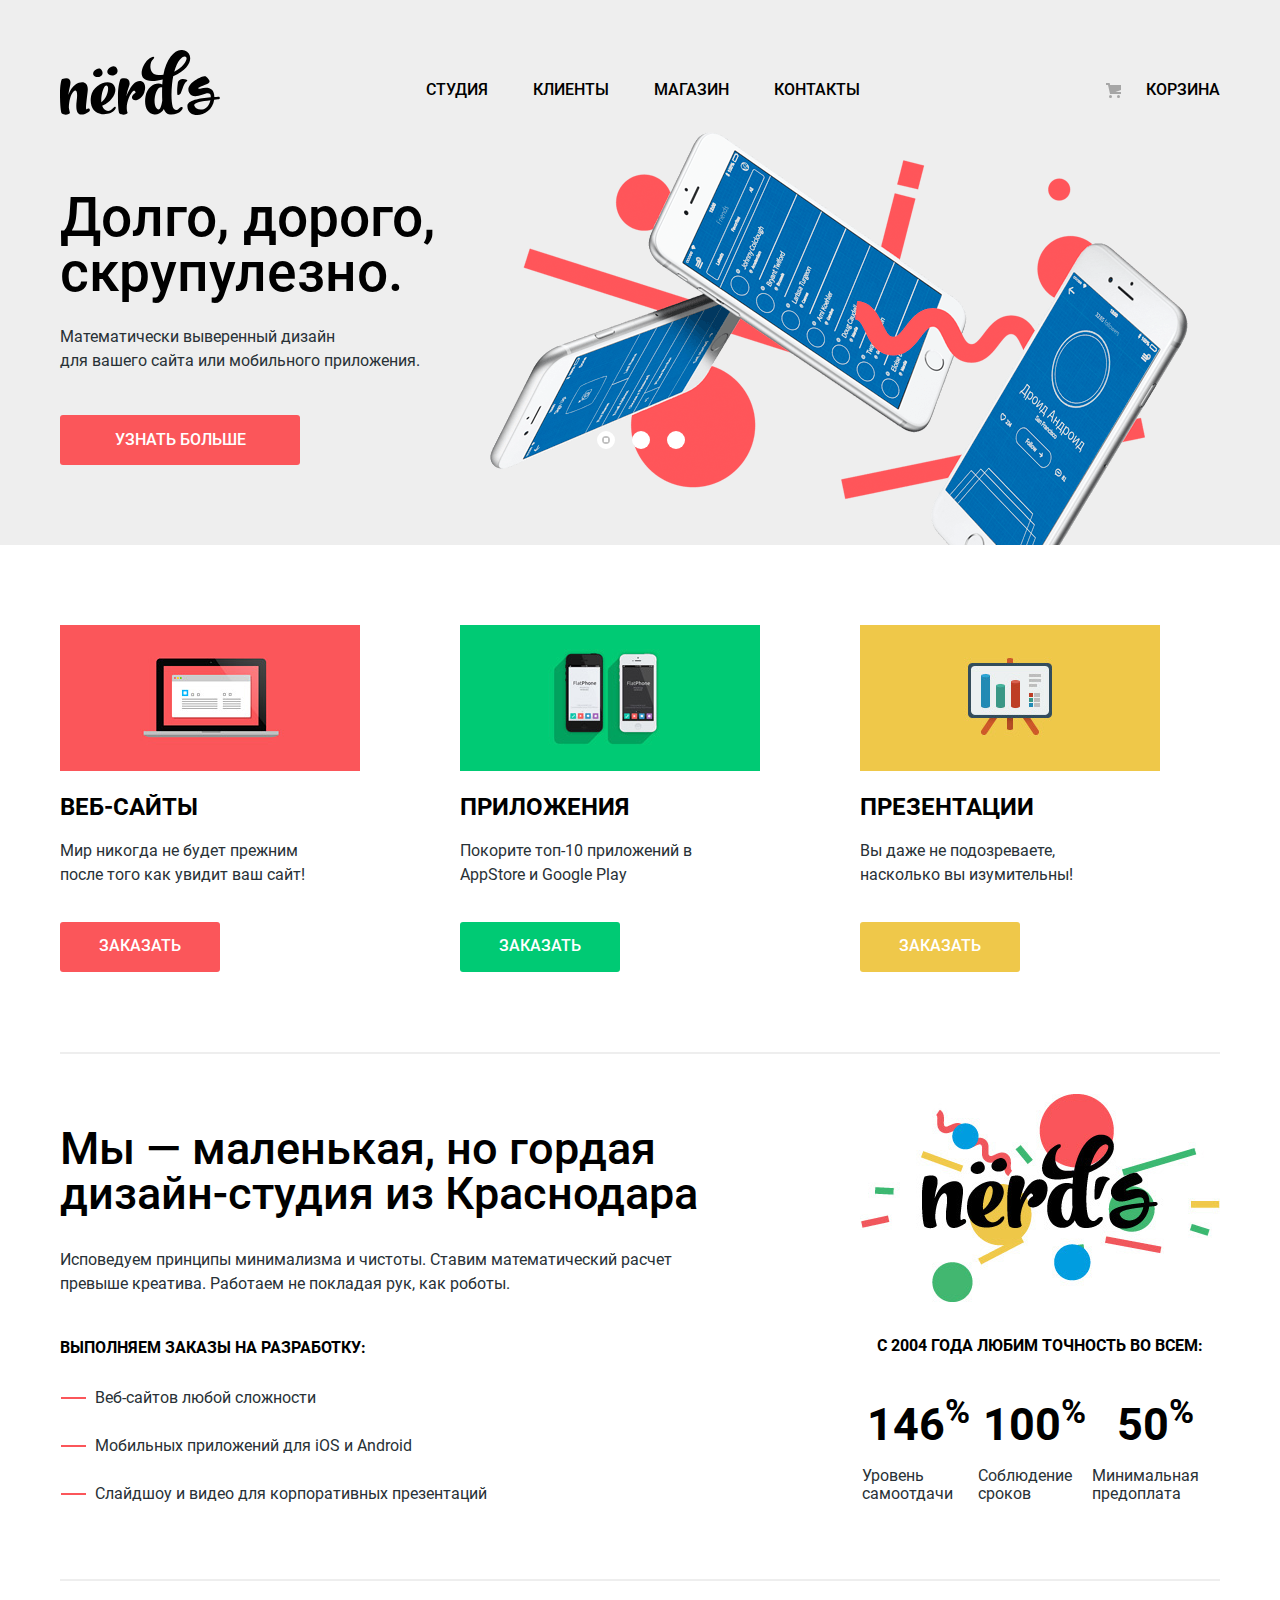
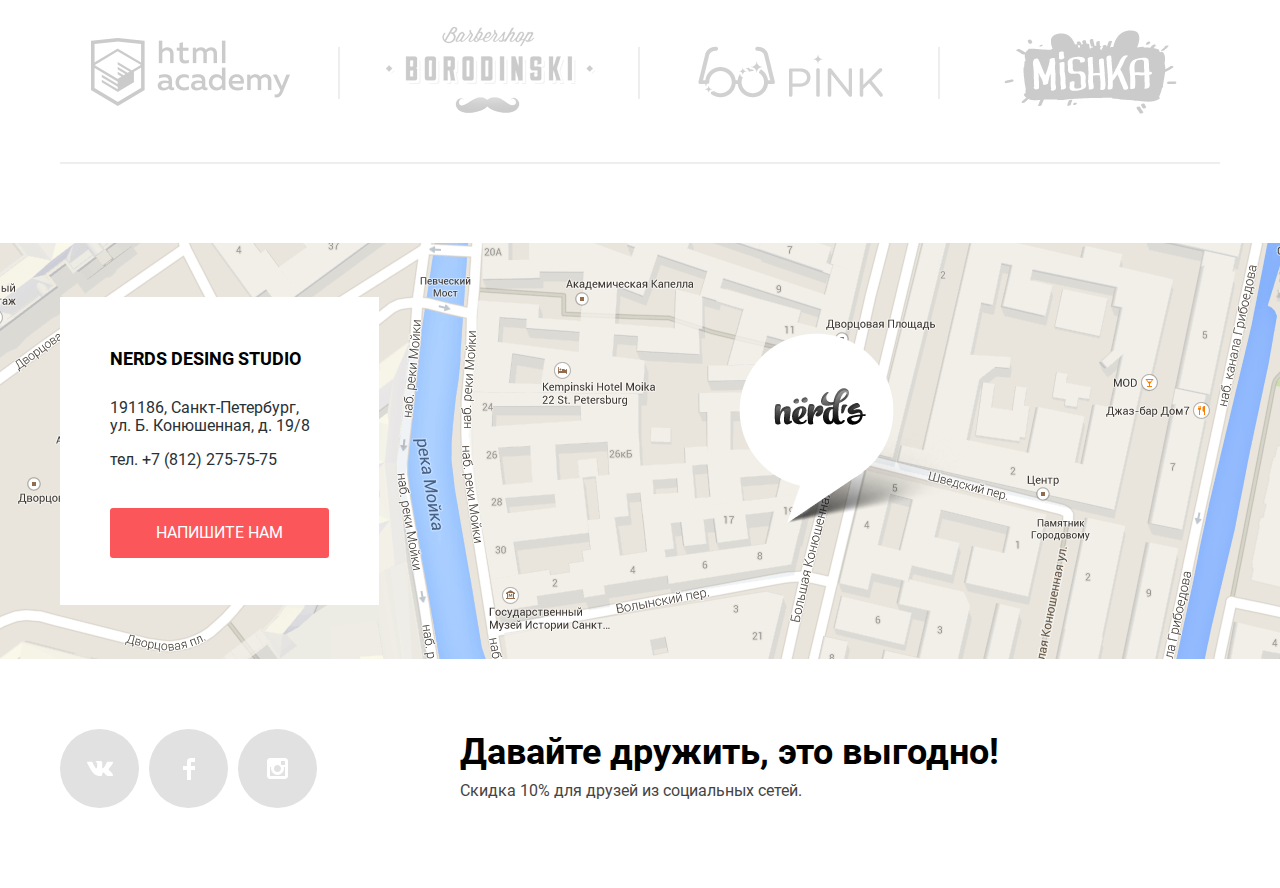
==== commit 73ead99b: "Merge pull request #13 from globomen/master" ====
--- a/index.html
+++ b/index.html
@@ -138,12 +138,12 @@
     <section class="contacts">
       <div class="container">
         <div class="contacts__wrapper">
-          <h1 class="contacts__title">Nerds desing studio</h1>
-          <p class="contacts__address">191186, Санкт-Петербург,<br> ул. Б. Конюшенная, д. 19/8</p>
-          <a class="contacts__tel" href="tel:7812275-75-75">тел. +7 (812) 275-75-75</a>
-          <a class="button button contacts__button" href="">Напишите нам</a>
-          <img class="contacts__icon" src="img/map-marker.png" width="231" height="190"
-            alt="Адрес: 191186, Санкт-Петербург, ул. Б. Конюшенная, д. 19/8">
+          <div class="contacts__content">
+            <h1 class="contacts__title">Nerds desing studio</h1>
+            <p class="contacts__address">191186, Санкт-Петербург,<br> ул. Б. Конюшенная, д. 19/8</p>
+            <a class="contacts__tel" href="tel:7812275-75-75">тел. +7 (812) 275-75-75</a>
+            <a class="button contacts__button" href="">Напишите нам</a>
+          </div>
         </div>
       </div>
     </section>
@@ -151,11 +151,11 @@
       <div class="container">
         <h2 class="visually-hidden">Мы в социальных сетях</h2>
         <ul class="social__list">
-          <li class="social__item"><a class="social__link social__link--vk" href="" alt="Мы в Вконтакте"></a>
+          <li class="social__item"><a class="social__link social__link--vk" href="" aria-label="Мы в Вконтакте"></a>
           </li>
-          <li class="social__item"><a class="social__link social__link--fb" href="" alt="Мы в Фейсбук"></a>
+          <li class="social__item"><a class="social__link social__link--fb" href="" aria-label="Мы в Фейсбук"></a>
           </li>
-          <li class="social__item"><a class="social__link social__link--insta" href="" alt="Мы в Инстаграм"></a>
+          <li class="social__item"><a class="social__link social__link--insta" href="" aria-label="Мы в Инстаграм"></a>
           </li>
         </ul>
         <p class="social__title">
@@ -165,23 +165,24 @@
       </div>
     </section>
   </footer>
-  <section class="modal hidden">
-    <h2 class="modal__title">Напишите нам</h2>
+  <section class="modal modal__message hidden">
     <form class="modal__form" action="https://echo.htmlacademy.ru" method="POST">
+      <h2 class="modal__title">Напишите нам</h2>
       <p>
-        <label for="user-name">Ваше имя:</label>
-        <input id="user-name" type="text" name="name" placeholder="Имя Фамилия">
+        <label class="form__label" for="user-name">Ваше имя:</label>
+        <input class="form__input" id="user-name" type="text" name="name" placeholder="Имя Фамилия">
       </p>
       <p>
-        <label for="user-email">Ваш e-mail:</label>
-        <input id="user-email" type="email" name="email" placeholder="email@example.com">
+        <label class="form__label" for="user-email">Ваш e-mail:</label>
+        <input class="form__input" id="user-email" type="email" name="email" placeholder="email@example.com">
       </p>
       <p>
-        <label for="user-message">Текст письма:</label>
-        <textarea id="user-message" name="message" cols="30" rows="10" placeholder="В свободной форме"></textarea>
+        <label class="form__label" for="user-message">Текст письма:</label>
+        <textarea class="form__textarea" id="user-message" name="message" cols="30" rows="5"
+          placeholder="В свободной форме"></textarea>
       </p>
       <button class="button modal__submit" type="submit">Отправить</button>
-      <button class="modal__close" type="button">Закрыть</button>
+      <button class="modal__close" type="button"><span class="visually-hidden">Закрыть</span></button>
     </form>
   </section>
 </body>
--- a/css/style.css
+++ b/css/style.css
@@ -52,10 +52,23 @@
   text-align: center;
   vertical-align: middle;
   text-transform: uppercase;
-
+  color: #ffffff;
+
+  background-color: #fb565a;
   border-radius: 3px;
 
   box-sizing: border-box;
+}
+
+
+.button:hover {
+  background-color: #e74246;
+}
+
+.button:active {
+  color: rgba(255, 255, 255, 0.3);
+
+  background-color: #d7373b;
 }
 
 .header {
@@ -239,19 +252,6 @@
 
   font-weight: 500;
   line-height: 18px;
-  color: #ffffff;
-
-  background-color: #fb565a;
-}
-
-.slider__button:hover {
-  background-color: #e74246;
-}
-
-.slider__button:active {
-  color: rgba(255, 255, 255, 0.3);
-
-  background-color: #d7373b;
 }
 
 .slider__controls {
@@ -381,21 +381,6 @@
   padding-top: 12px;
 
   font-weight: 500;
-  color: #ffffff;
-}
-
-.services__button--red {
-  background-color: #fb565a;
-}
-
-.services__button--red:hover {
-  background-color: #e74246;
-}
-
-.services__button--red:active {
-  color: rgba(255, 255, 255, 0.3);
-
-  background-color: #d7373b;
 }
 
 .services__button--green {
@@ -407,8 +392,6 @@
 }
 
 .services__button--green:active {
-  color: rgba(255, 255, 255, 0.3);
-
   background-color: #00aa62;
 }
 
@@ -421,8 +404,6 @@
 }
 
 .services__button--yellow:active {
-  color: rgba(255, 255, 255, 0.3);
-
   background-color: #e5a722;
 }
 
@@ -784,11 +765,9 @@
 }
 
 .filters__button:active {
-  color: #000000;
-  opacity: 0.3;
+  color: rgba(0, 0, 0, 0.3);
 
   background-color: #d5d5d5;
-
   border-top: 3px solid #bfbfbf;
 }
 
@@ -990,11 +969,63 @@
   background-color: #d7373b;
 }
 
+.pagination {
+  line-height: 18px;
+  font-weight: 700;
+  text-align: center;
+  text-transform: uppercase;
+  color: #000000;
+}
+
 .pagination__list {
   display: flex;
+  margin: 0;
+  margin-top: 30px;
+  margin-bottom: 47px;
+  padding: 0;
+
+  list-style: none;
+}
+
+.pagination__item {
+  padding-right: 11px;
+  padding-bottom: 11px;
+}
+
+.pagination__link {
+  display: flex;
   justify-content: center;
-
-  list-style: none;
+  align-items: center;
+  width: 50px;
+  height: 50px;
+
+  background-color: #eeeeee;
+
+  border-radius: 3px;
+
+  box-sizing: border-box;
+}
+
+.pagination__link:hover {
+  background-color: #dfdfdf;
+}
+
+.pagination__link:focus {
+  color: rgba(0, 0, 0, 0.35);
+
+  border-top: 2px solid #bfbfbf;
+
+  background-color: #d5d5d5;
+}
+
+.pagination__link--active {
+  background-color: #ffffff;
+
+  border: 2px solid #dbdbdb;
+}
+
+.pagination__link--next {
+  width: 260px;
 }
 
 .contacts {
@@ -1003,19 +1034,46 @@
 
   line-height: 18px;
 
+  background-color: #e9e5dc;
   background-image: url(../img/map.png);
   background-position: top center;
   background-repeat: no-repeat;
 }
 
 .contacts__wrapper {
+  position: relative;
+}
+
+.contacts__wrapper::before {
+  position: absolute;
+  content: "";
+  top: 90px;
+  right: 250px;
+  width: 231px;
+  height: 190px;
+
+  background-image: url(../img/map-marker.png);
+  background-position: center center;
+  background-repeat: no-repeat;
+}
+
+.contacts__content {
+  position: absolute;
   width: 319px;
   height: 308px;
+  margin-top: 54px;
+  margin-bottom: 54px;
+  padding: 47px 50px;
 
   background-color: #ffffff;
+
+  box-sizing: border-box;
 }
 
 .contacts__title {
+  margin-top: 0;
+  margin-bottom: 25px;
+
   font-size: 18px;
   line-height: 30px;
   font-weight: bold;
@@ -1023,18 +1081,16 @@
   color: #000000;
 }
 
+.contacts__tel {
+  display: block;
+  margin-bottom: 25px;
+}
+
 .contacts__button {
   width: 219px;
   height: 50px;
-
-  color: #ffffff;
-
-  background-color: #fb565a;
-}
-
-.contacts__icon {
-  width: 231px;
-  height: 190px;
+  margin-top: 14px;
+  padding-top: 16px;
 }
 
 .social .container {
@@ -1145,6 +1201,141 @@
   color: #444444;
 }
 
+.modal__message {
+  position: fixed;
+  top: 0;
+  left: 0;
+  display: flex;
+  justify-content: center;
+  align-items: center;
+  width: 100%;
+  height: 100%;
+
+  z-index: 2;
+}
+
+.modal__form {
+  position: relative;
+  display: flex;
+  flex-wrap: wrap;
+  justify-content: space-between;
+  width: 760px;
+  padding: 73px 100px 84px;
+
+  color: #000000;
+
+  background-color: #ffffff;
+  box-shadow: 0 20px 40px 0 rgba(0, 1, 1, 0.75);
+}
+
+.modal__close {
+  position: absolute;
+  top: 78px;
+  right: 90px;
+  width: 21px;
+  height: 21px;
+
+  background-image: url(../img/close-cross.svg);
+  background-position: center center;
+  background-repeat: no-repeat;
+
+  border: none;
+
+  opacity: 0.3;
+  cursor: pointer;
+}
+
+.modal__close:hover {
+  opacity: 1;
+}
+
+.modal__close:focus {
+  opacity: 0.1;
+}
+
+.modal__title {
+  width: 100%;
+  margin: 0;
+  margin-bottom: 50px;
+
+  font-size: 45px;
+  line-height: 45px;
+}
+
+.modal__form p {
+  margin: 0;
+  margin-bottom: 36px;
+}
+
+.form__label {
+  display: block;
+  margin: 0;
+  margin-bottom: 12px;
+
+  font-size: 16px;
+  line-height: 18px;
+  font-weight: bold;
+}
+
+.form__input,
+.form__textarea {
+  box-sizing: border-box;
+  padding: 16px 14px 20px;
+
+  font-size: 16px;
+  line-height: 18px;
+  color: #444444;
+
+  border: 2px solid #d7dcde;
+  border-radius: 2px;
+
+  opacity: 0.5;
+}
+
+.form__input:hover,
+.form__textarea:hover {
+  border-color: #b4b9bb;
+}
+
+.form__input:focus,
+.form__textarea:focus {
+  border-color: #000000;
+
+  opacity: 1;
+}
+
+.form__input:invalid,
+.form__textarea:invalid {
+  color: #e74246;
+
+  border-color: #e74246;
+
+  opacity: 1;
+}
+
+.form__input {
+  width: 360px;
+}
+
+.form__textarea {
+  width: 760px;
+  height: 118px;
+}
+
+.modal__submit {
+  width: 260px;
+  height: 50px;
+
+  font-size: 16px;
+  line-height: 18px;
+  color: #ffffff;
+
+  background-color: #fb565a;
+  border: none;
+
+  cursor: pointer;
+}
+
 .container {
   width: 1160px;
   margin: 0 auto;
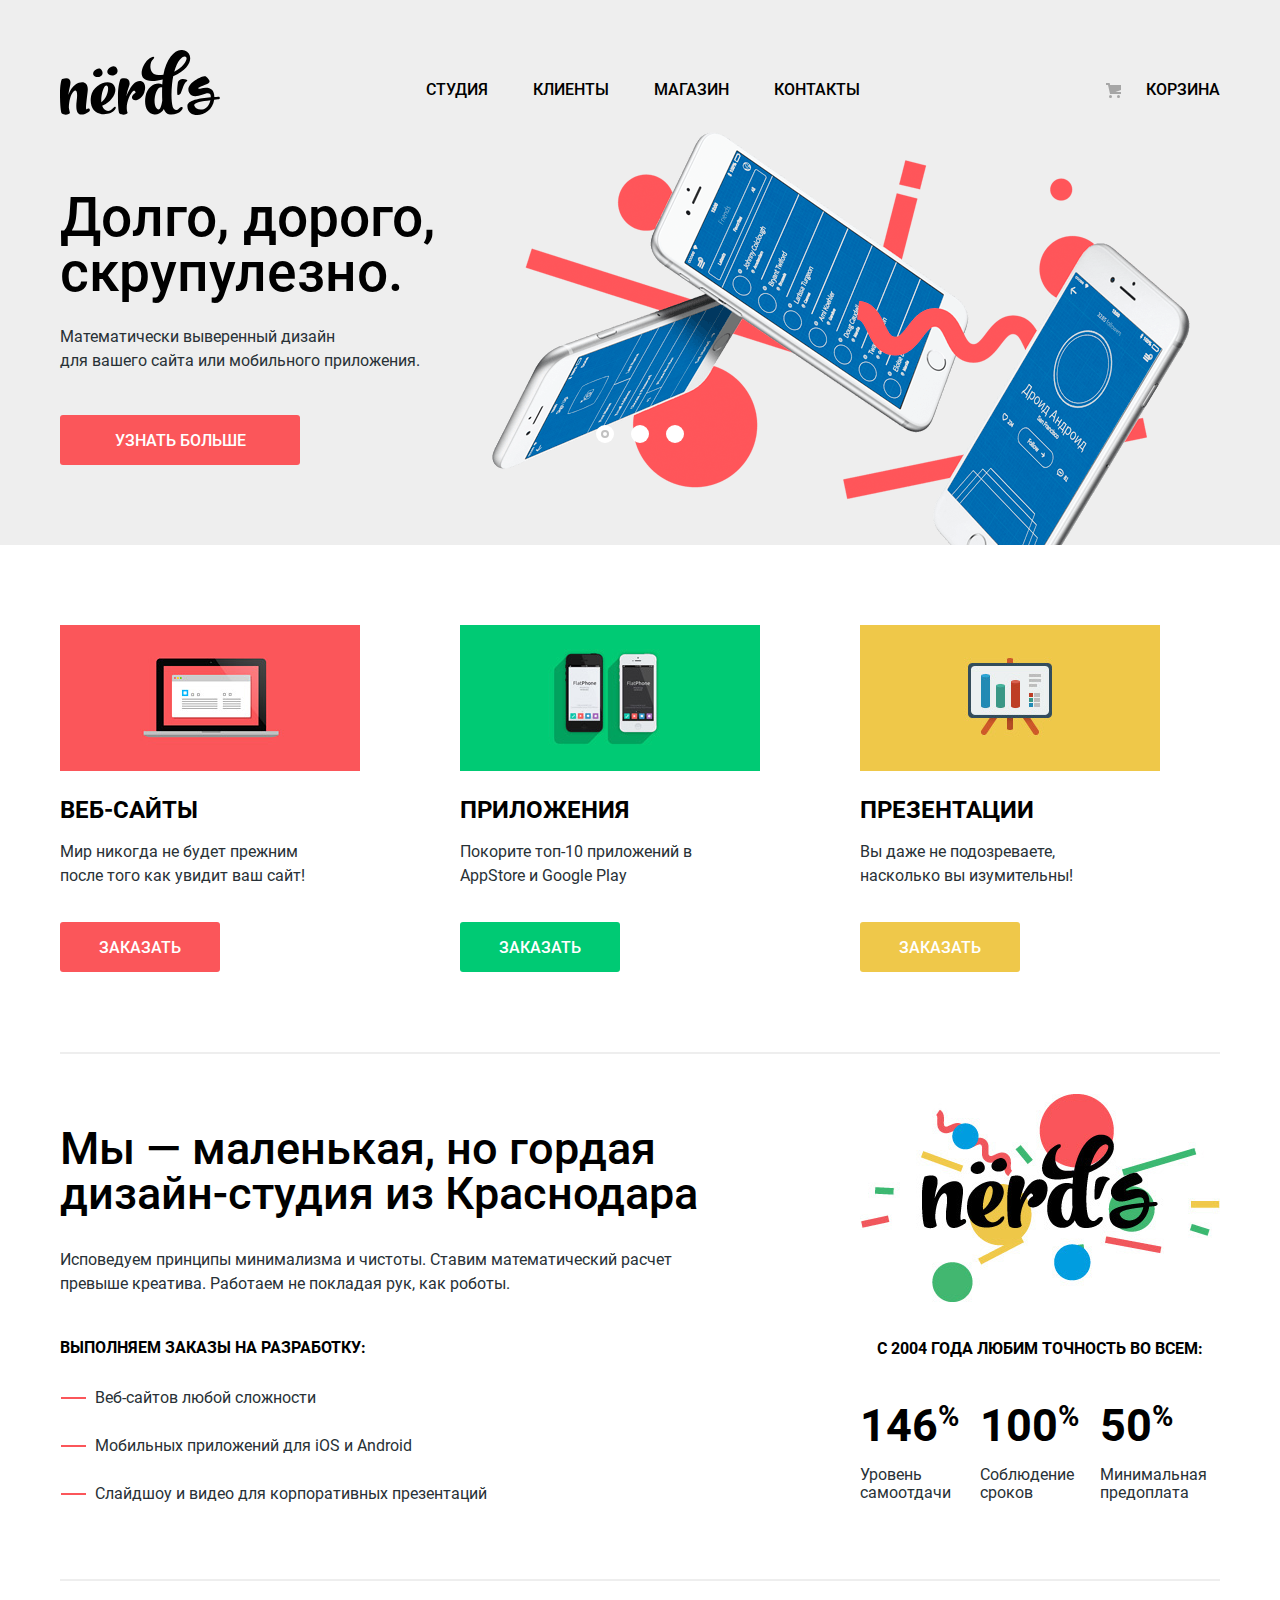
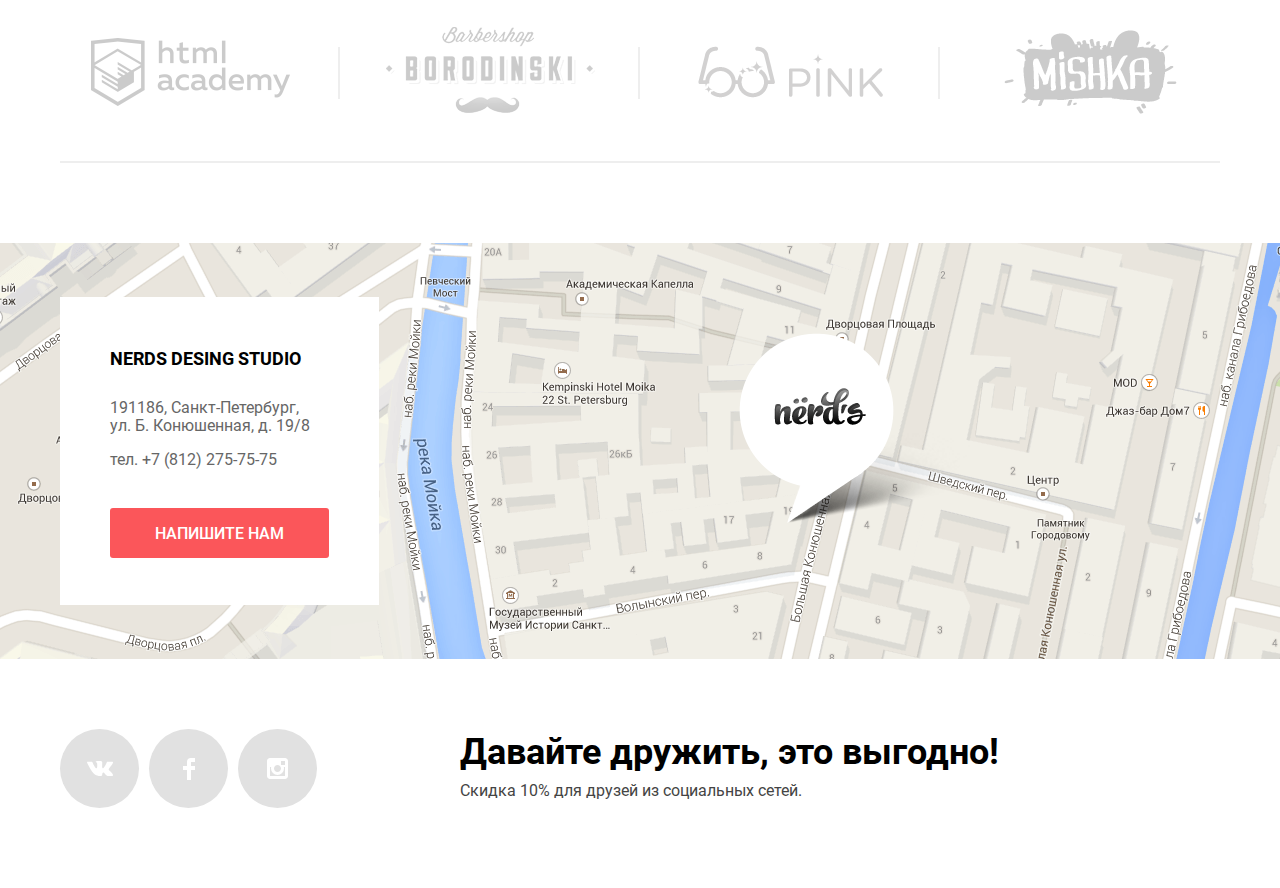
==== commit 9323f110: "Личный проект: завершаем вёрстку" ====
--- a/index.html
+++ b/index.html
@@ -10,181 +10,185 @@
 
 <body>
   <header class="header">
-    <div class="container">
-      <nav class="nav">
-        <a class="logo" href=""><img class="logo__img" src="img/nerds-logo.svg" width="160" height="65"
-            alt="Логотип дизайн-студии Нёрдс"></a>
-        <ul class="nav__list">
-          <li class="nav__item"><a class="nav__link">Студия</a></li>
-          <li class="nav__item"><a class="nav__link" href="">Клиенты</a></li>
-          <li class="nav__item"><a class="nav__link" href="catalog.html">Магазин</a></li>
-          <li class="nav__item"><a class="nav__link" href="">Контакты</a></li>
-        </ul>
-        <ul class="backet">
-          <li class="backet__item"><a class="backet__link" href="">Корзина</a></li>
-        </ul>
-      </nav>
-    </div>
+    <nav class="nav container">
+      <a class="logo" href="">
+        <img class="logo__img" src="img/nerds-logo.svg" width="160" height="65" alt="Логотип дизайн-студии Нёрдс"></a>
+      <ul class="nav__list">
+        <li class="nav__item"><a class="nav__link" href="">Студия</a></li>
+        <li class="nav__item"><a class="nav__link" href="">Клиенты</a></li>
+        <li class="nav__item"><a class="nav__link" href="catalog.html">Магазин</a></li>
+        <li class="nav__item"><a class="nav__link" href="">Контакты</a></li>
+      </ul>
+      <ul class="backet">
+        <li class="backet__item"><a class="backet__link" href="">Корзина</a></li>
+      </ul>
+    </nav>
   </header>
   <main>
     <section class="slider">
-      <div class="container">
-        <h2 class="visually-hidden">Преимущества</h2>
-        <div class="slider__wrapper">
-          <ul class="slider__list">
-            <li class="slider__item slider__item--active">
-              <h3 class="slider__title">Долго, дорого,<br> скрупулезно.</h3>
-              <p class="slider__desc">Математически выверенный дизайн<br> для вашего сайта или мобильного приложения.
-              </p>
-              <a href="" class="button slider__button">Узнать больше</a>
-            </li>
-            <li class="slider__item">
-              <h3 class="slider__title">Любим математику<br> как никто другой</h3>
-              <p class="slider__desc">Никакого креатива, только математические формулы<br> для расчета идеальных
-                пропорций.</p>
-              <a href="" class="button slider__button">Узнать больше</a>
-            </li>
-            <li class="slider__item">
-              <h3 class="slider__title">Только ночь,<br> только хардкор</h3>
-              <p class="slider__desc">Работать днем, как все? Мы против этого.<br> Ближе к полуночи работа только
-                начинается.</p>
-              <a href="" class="button slider__button">Узнать больше</a>
-            </li>
-          </ul>
-          <ul class="slider__controls">
-            <li class="slider__control-item slider__control-item--active"></li>
-            <li class="slider__control-item"></li>
-            <li class="slider__control-item"></li>
-          </ul>
-        </div>
-      </div>
-    </section>
-    <section class="services">
-      <div class="container">
-        <h2 class="visually-hidden">Услуги</h2>
-        <ul class="services__list">
-          <li class="services__item">
-            <h3 class="services__title">Веб-сайты</h3>
-            <p class="services__desc">Мир никогда не будет прежним после того как увидит ваш сайт!</p>
-            <a class="button services__button services__button--red" href="">Заказать</a>
+      <h2 class="visually-hidden">Преимущества</h2>
+      <div class="slider__wrapper container">
+        <ul class="slider__list">
+          <li class="slider__item active">
+            <h3 class="slider__title">Долго, дорого,<br> скрупулезно.</h3>
+            <p class="slider__desc">Математически выверенный дизайн<br> для вашего сайта или мобильного приложения.
+            </p>
+            <a class="slider__button button" href="">Узнать больше</a>
           </li>
-          <li class="services__item">
-            <h3 class="services__title">Приложения</h3>
-            <p class="services__desc">Покорите топ-10 приложений в AppStore и Google Play</p>
-            <a class="button services__button services__button--green" href="">Заказать</a>
+          <li class="slider__item">
+            <h3 class="slider__title">Любим математику<br> как никто другой</h3>
+            <p class="slider__desc">Никакого креатива, только математические формулы<br> для расчета идеальных
+              пропорций.</p>
+            <a class="slider__button button" href="">Узнать больше</a>
           </li>
-          <li class="services__item">
-            <h3 class="services__title">Презентации</h3>
-            <p class="services__desc">Вы даже не подозреваете, насколько вы изумительны!</p>
-            <a class="button services__button services__button--yellow" href="">Заказать</a>
+          <li class="slider__item">
+            <h3 class="slider__title">Только ночь,<br> только хардкор</h3>
+            <p class="slider__desc">Работать днем, как все? Мы против этого.<br> Ближе к полуночи работа только
+              начинается.</p>
+            <a class="slider__button button" href="">Узнать больше</a>
           </li>
+        </ul>
+        <ul class="slider__controls">
+          <li class="slider__control-item">
+            <button class="slider__control-button slider__control-button--active" type="button"></button></li>
+          <li class="slider__control-item">
+            <button class="slider__control-button" type="button"></button></li>
+          <li class="slider__control-item">
+            <button class="slider__control-button" type="button"></button></li>
         </ul>
       </div>
     </section>
-    <section class="about">
-      <div class="container">
-        <h2 class="visually-hidden">О компании дизайн-студия Нёрдс</h2>
-        <div class="about__col-left">
-          <h2 class="about__title">Мы — маленькая, но гордая дизайн-студия из Краснодара</h2>
-          <p class="about__desc">Исповедуем принципы минимализма и чистоты. Ставим математический расчет превыше
-            креатива.
-            Работаем не покладая рук, как роботы.</p>
-          <p class="about__services">Выполняем заказы на разработку:</p>
-          <ul class="about__services-list">
-            <li class="about__services-item">Веб-сайтов любой сложности</li>
-            <li class="about__services-item">Мобильных приложений для iOS и Android</li>
-            <li class="about__services-item">Слайдшоу и видео для корпоративных презентаций</li>
-          </ul>
-        </div>
-        <div class="about__col-right">
-          <img class="about__img" src="img/nerds-big-logo.jpg" width="360" height="208"
-            alt="Логотип с фоном дизайн-студии Нёрдс">
-          <table class="table">
-            <caption class="table__caption">С 2004 года любим точность во всем:</caption>
-            <tr class="table__tr">
-              <th class="table__th">146<sup>%</sup></th>
-              <th class="table__th">100<sup>%</sup></th>
-              <th class="table__th">50<sup>%</sup></th>
-            </tr>
-            <tr class="table__tr">
-              <td class="table__td">Уровень самоотдачи</td>
-              <td class="table__td">Соблюдение сроков</td>
-              <td class="table__td">Минимальная предоплата</td>
-            </tr>
-          </table>
-        </div>
+    <section class="services container">
+      <h2 class="visually-hidden">Услуги</h2>
+      <ul class="services__list">
+        <li class="services__item">
+          <h3 class="services__title">Веб-сайты</h3>
+          <p class="services__desc">Мир никогда не будет прежним после того как увидит ваш сайт!</p>
+          <a class="services__button button" href="">Заказать</a>
+        </li>
+        <li class="services__item">
+          <h3 class="services__title">Приложения</h3>
+          <p class="services__desc">Покорите топ-10 приложений в AppStore и Google Play</p>
+          <a class="services__button services__button--green button" href="">Заказать</a>
+        </li>
+        <li class="services__item">
+          <h3 class="services__title">Презентации</h3>
+          <p class="services__desc">Вы даже не подозреваете, насколько вы изумительны!</p>
+          <a class="services__button services__button--yellow button" href="">Заказать</a>
+        </li>
+      </ul>
+    </section>
+    <section class="about container">
+      <h2 class="visually-hidden">О компании дизайн-студия Нёрдс</h2>
+      <div class="about__col-left">
+        <h2 class="about__title">Мы — маленькая, но гордая дизайн-студия из Краснодара</h2>
+        <p class="about__desc">Исповедуем принципы минимализма и чистоты. Ставим математический расчет превыше
+          креатива. Работаем не покладая рук, как роботы.</p>
+        <p class="about__services">Выполняем заказы на разработку:</p>
+        <ul class="about__services-list">
+          <li class="about__services-item">Веб-сайтов любой сложности</li>
+          <li class="about__services-item">Мобильных приложений для iOS и Android</li>
+          <li class="about__services-item">Слайдшоу и видео для корпоративных презентаций</li>
+        </ul>
+      </div>
+      <div class="about__col-right">
+        <img class="about__img" src="img/nerds-big-logo.jpg" width="360" height="208"
+          alt="Логотип с фоном дизайн-студии Нёрдс">
+        <table class="table">
+          <caption class="table__caption">С 2004 года любим точность во всем:</caption>
+          <tr class="table__tr">
+            <th class="table__th">146<sup>%</sup></th>
+            <th class="table__th">100<sup>%</sup></th>
+            <th class="table__th">50<sup>%</sup></th>
+          </tr>
+          <tr class="table__tr">
+            <td class="table__td">Уровень самоотдачи</td>
+            <td class="table__td">Соблюдение сроков</td>
+            <td class="table__td">Минимальная предоплата</td>
+          </tr>
+        </table>
       </div>
     </section>
-    <section class="partners">
-      <div class="container">
-        <h2 class="visually-hidden">Партнеры</h2>
-        <ul class="partners__list">
-          <li class="partners__item"><a class="partners__link" href="https://htmlacademy.ru/intensive/htmlcss"><img
-                class="partners__img partners__img--htmlacademy" src="img/logo-htmlacademy.png"
-                alt="Логотип HtmlAcademy"></a></li>
-          <li class="partners__item"><a class="partners__link" href=""><img
-                class="partners__img partners__img--borodinski" src="img/logo-borodinski.png"
-                alt="Логотип Brodinski"></a>
-          </li>
-          <li class="partners__item"><a class="partners__link" href=""><img class="partners__img partners__img--pink"
-                src="img/logo-pink.png" alt="Логотип Pink"></a></li>
-          <li class="partners__item"><a class="partners__link" href=""><img class="partners__img partners__img--mishka"
-                src="img/logo-mishka.png" alt="Логотип Mishka"></a></li>
-        </ul>
-      </div>
+    <section class="partners container">
+      <h2 class="visually-hidden">Партнеры</h2>
+      <ul class="partners__list">
+        <li class="partners__item">
+          <a class="partners__link" href="https://htmlacademy.ru/intensive/htmlcss">
+            <img class="partners__img partners__img--htmlacademy" src="img/logo-htmlacademy.png"
+              alt="Логотип HtmlAcademy">
+          </a>
+        </li>
+        <li class="partners__item">
+          <a class="partners__link" href="">
+            <img class="partners__img partners__img--borodinski" src="img/logo-borodinski.png" alt="Логотип Brodinski">
+          </a>
+        </li>
+        <li class="partners__item">
+          <a class="partners__link" href="">
+            <img class="partners__img partners__img--pink" src="img/logo-pink.png" alt="Логотип Pink">
+          </a>
+        </li>
+        <li class="partners__item">
+          <a class="partners__link" href="">
+            <img class="partners__img partners__img--mishka" src="img/logo-mishka.png" alt="Логотип Mishka">
+          </a>
+        </li>
+      </ul>
     </section>
   </main>
   <footer class="footer">
     <section class="contacts">
-      <div class="container">
-        <div class="contacts__wrapper">
-          <div class="contacts__content">
-            <h1 class="contacts__title">Nerds desing studio</h1>
-            <p class="contacts__address">191186, Санкт-Петербург,<br> ул. Б. Конюшенная, д. 19/8</p>
-            <a class="contacts__tel" href="tel:7812275-75-75">тел. +7 (812) 275-75-75</a>
-            <a class="button contacts__button" href="">Напишите нам</a>
-          </div>
+      <h2 class="visually-hidden">Наши контакты</h2>
+      <div class="contacts__wrapper container">
+        <div class="contacts__content">
+          <h1 class="contacts__title">Nerds desing studio</h1>
+          <p class="contacts__address">191186, Санкт-Петербург,<br> ул. Б. Конюшенная, д. 19/8</p>
+          <a class="contacts__tel" href="tel:7812275-75-75">тел. +7 (812) 275-75-75</a>
+          <a class="contacts__button button" href="">Напишите нам</a>
         </div>
       </div>
     </section>
-    <section class="social">
-      <div class="container">
-        <h2 class="visually-hidden">Мы в социальных сетях</h2>
-        <ul class="social__list">
-          <li class="social__item"><a class="social__link social__link--vk" href="" aria-label="Мы в Вконтакте"></a>
-          </li>
-          <li class="social__item"><a class="social__link social__link--fb" href="" aria-label="Мы в Фейсбук"></a>
-          </li>
-          <li class="social__item"><a class="social__link social__link--insta" href="" aria-label="Мы в Инстаграм"></a>
-          </li>
-        </ul>
-        <p class="social__title">
-          <span class="social__slogan">Давайте дружить, это выгодно!</span>
-          <span class="social__desc">Скидка 10% для друзей из социальных сетей.</span>
-        </p>
-      </div>
+    <section class="social container">
+      <h2 class="visually-hidden">Мы в социальных сетях</h2>
+      <ul class="social__list">
+        <li class="social__item">
+          <a class="social__link social__link--vk" href="" aria-label="Мы в Вконтакте"></a>
+        </li>
+        <li class="social__item">
+          <a class="social__link social__link--fb" href="" aria-label="Мы в Фейсбук"></a>
+        </li>
+        <li class="social__item">
+          <a class="social__link social__link--insta" href="" aria-label="Мы в Инстаграм"></a>
+        </li>
+      </ul>
+      <p class="social__title">
+        <span class="social__slogan">Давайте дружить, это выгодно!</span>
+        <span class="social__desc">Скидка 10% для друзей из социальных сетей.</span>
+      </p>
     </section>
   </footer>
   <section class="modal modal__message hidden">
     <form class="modal__form" action="https://echo.htmlacademy.ru" method="POST">
       <h2 class="modal__title">Напишите нам</h2>
       <p>
-        <label class="form__label" for="user-name">Ваше имя:</label>
-        <input class="form__input" id="user-name" type="text" name="name" placeholder="Имя Фамилия">
+        <label class="form form__label" for="user-name">Ваше имя:</label>
+        <input class="form form__input" id="user-name" type="text" name="name" placeholder="Имя Фамилия">
       </p>
       <p>
-        <label class="form__label" for="user-email">Ваш e-mail:</label>
-        <input class="form__input" id="user-email" type="email" name="email" placeholder="email@example.com">
+        <label class="form form__label" for="user-email">Ваш e-mail:</label>
+        <input class="form form__input" id="user-email" type="email" name="email" placeholder="email@example.com">
       </p>
       <p>
-        <label class="form__label" for="user-message">Текст письма:</label>
-        <textarea class="form__textarea" id="user-message" name="message" cols="30" rows="5"
+        <label class="form form__label" for="user-message">Текст письма:</label>
+        <textarea class="form form__textarea" id="user-message" name="message" cols="30" rows="5"
           placeholder="В свободной форме"></textarea>
       </p>
       <button class="button modal__submit" type="submit">Отправить</button>
       <button class="modal__close" type="button"><span class="visually-hidden">Закрыть</span></button>
     </form>
   </section>
+  <script src="js/slider.js"></script>
+  <script src="js/popup.js"></script>
 </body>
 
 </html>
--- a/css/style.css
+++ b/css/style.css
@@ -1,26 +1,26 @@
 @font-face {
-  font-family: 'Roboto';
+  font-family: "Roboto";
   src:
-    url(/fonts/roboto.woff) format(woff),
-    url(/fonts/roboto.woff2) format(woff2);
-  font-weight: normal;
+    url("../fonts/roboto.woff2") format("woff2"),
+    url("../fonts/roboto.woff") format("woff");
+  font-weight: 400;
   font-style: normal;
 }
 
 @font-face {
-  font-family: 'Roboto';
+  font-family: "Roboto";
   src:
-    url(/fonts/robotobold.woff) format(woff),
-    url(/fonts/robotobold.woff2) format(woff2);
-  font-weight: bold;
+    url("../fonts/robotobold.woff2") format("woff2"),
+    url("../fonts/robotobold.woff") format("woff");
+  font-weight: 700;
   font-style: normal;
 }
 
 @font-face {
-  font-family: 'Roboto';
+  font-family: "Roboto";
   src:
-    url(/fonts/robotomedium.woff) format(woff),
-    url(/fonts/robotomedium.woff2) format(woff2);
+    url("../fonts/robotomedium.woff2") format("woff2"),
+    url("../fonts/robotomedium.woff") format("woff");
   font-weight: 500;
   font-style: normal;
 }
@@ -29,10 +29,10 @@
   margin: 0;
   padding: 0;
 
-  font-family: 'Roboto', 'Arial', sans-serif;
+  font-family: "Roboto", "Arial", sans-serif;
   font-size: 16px;
   line-height: 24px;
-  font-weight: normal;
+  font-weight: 400;
   color: #283136;
 }
 
@@ -46,9 +46,18 @@
   color: inherit;
 }
 
+.container {
+  width: 1160px;
+  margin: 0 auto;
+  padding: 0 20px;
+}
+
 .button {
   display: inline-block;
-
+  padding: 17px 20px 15px;
+
+  line-height: 18px;
+  font-weight: 500;
   text-align: center;
   vertical-align: middle;
   text-transform: uppercase;
@@ -61,7 +70,8 @@
 }
 
 
-.button:hover {
+.button:hover,
+.button:focus {
   background-color: #e74246;
 }
 
@@ -69,15 +79,17 @@
   color: rgba(255, 255, 255, 0.3);
 
   background-color: #d7373b;
+  box-shadow: inset 0 3px 0 0 rgba(0, 1, 1, 0.1);
 }
 
 .header {
+  padding: 50px 0 0;
+
   background-color: #eeeeee;
 }
 
 .nav {
   display: flex;
-  padding-top: 50px;
 
   line-height: 30px;
   font-weight: 500;
@@ -86,12 +98,17 @@
 }
 
 .logo {
+  margin: 0 auto 0 0;
+}
+
+.logo__img {
+  display: block;
   width: 160px;
   height: 65px;
-  margin-right: auto;
-}
-
-.logo__img:hover {
+}
+
+.logo__img:hover,
+.logo__img:focus {
   filter: opacity(0.8);
 }
 
@@ -101,529 +118,536 @@
 
 .nav__list {
   display: flex;
+  flex-wrap: wrap;
   justify-content: center;
-  flex-wrap: wrap;
   width: 600px;
   margin: 0;
-  padding: 0;
-  padding-top: 25px;
+  padding: 25px 0 0;
 
   list-style: none;
 }
 
 .nav__link {
+  position: relative;
+
   display: block;
-  margin-left: 45px;
-  padding-bottom: 3px;
-}
-
-.nav__link:hover {
+  margin: 0 0 10px 45px;
+}
+
+.nav__link:hover,
+.nav__link:focus {
   color: #fb565a;
 }
 
 .nav__link:active {
   color: inherit;
 
-  border-bottom: 2px solid #fb565a;
-
   opacity: 0.3;
 }
 
-.nav__link--active {
-  border-bottom: 2px solid #fb565a;
+.nav__link:not([href])::after {
+  position: absolute;
+  content: "";
+  bottom: -5px;
+  left: 0;
+
+  width: 100%;
+  height: 2px;
+
+  background-color: #fb565a;
 }
 
 .backet {
   display: flex;
+  flex-wrap: wrap;
   justify-content: flex-end;
-  flex-wrap: wrap;
   width: 300px;
   margin: 0;
-  padding: 0;
-  padding-top: 25px;
+  padding: 25px 0 0;
 
   list-style: none;
 }
 
 .backet__link {
   position: relative;
+
   display: block;
-  padding-left: 45px;
+  margin: 0 0 10px 45px;
+  padding: 0 0 0 45px;
 }
 
 .backet__link::before {
   position: absolute;
+  content: "";
   top: 8px;
   left: 5px;
+
   width: 15px;
   height: 15px;
 
-  content: "";
-
   background-image: url(../img/cart-icon.svg);
   background-repeat: no-repeat;
   background-position: 0 0;
 }
 
-.backet__link:hover {
+.backet__link:hover,
+.backet__link:focus {
   color: #fb565a;
 }
 
 .backet__link:active {
   color: inherit;
 
-  border-bottom: 2px solid #fb565a;
-
   opacity: 0.3;
 }
 
+.slider {
+  background-color: #eeeeee;
+}
+
+.slider__wrapper {
+  position: relative;
+
+  height: 430px;
+}
+
+.slider__list {
+  margin: 0;
+  padding: 0;
+
+  list-style: none;
+}
+
+.slider__item {
+  display: none;
+  width: 100%;
+  height: 430px;
+  padding: 75px 640px 80px 0;
+
+  background-repeat: no-repeat;
+  background-position: right 30px bottom 0;
+
+  box-sizing: border-box;
+}
+
+.slider__item:nth-child(1) {
+  background-image: url(../img/slide-1.png);
+  background-size: 698px 413px;
+}
+
+.slider__item:nth-child(2) {
+  background-image: url(../img/slide-2.png);
+  background-size: 663px 430px;
+}
+
+.slider__item:nth-child(3) {
+  background-image: url(../img/slide-3.png);
+  background-size: 759px 411px;
+}
+
+.slider__title {
+  margin: 0 0 25px;
+
+  font-size: 55px;
+  line-height: 55px;
+  font-weight: 500;
+  color: #000000;
+}
+
+.slider__desc {
+  margin: 0 0 42px;
+}
+
+.slider__button {
+  width: 240px;
+  height: 50px;
+}
+
+.slider__controls {
+  position: absolute;
+  bottom: 96px;
+  left: 556px;
+
+  display: flex;
+  flex-wrap: wrap;
+  margin: 0;
+  padding: 0;
+
+  list-style: none;
+}
+
+.slider__control-button {
+  position: relative;
+
+  width: 18px;
+  height: 18px;
+  margin: 0 17px 0 0;
+
+  background-color: #ffffff;
+  border: 0;
+  border-radius: 50%;
+
+  cursor: pointer;
+}
+
+.slider__control-button--active::before {
+  position: absolute;
+  content: "";
+  top: 5px;
+  left: 5px;
+
+  width: 4px;
+  height: 4px;
+
+  border: 2px solid #c1c1c1;
+  border-radius: 50%;
+}
+
+.slider__control-button.slider__control-button--active {
+  cursor: default;
+}
+
+.services__list {
+  display: flex;
+  flex-wrap: wrap;
+  margin: 80px 0 40px;
+  padding: 0;
+
+  list-style: none;
+
+  border-bottom: 2px solid #eeeeee;
+}
+
+.services__item {
+  position: relative;
+
+  width: 260px;
+  margin: 0 100px 80px 0;
+  padding: 170px 40px 0 0;
+}
+
+.services__item:nth-child(3n) {
+  margin: 0 60px 80px 0;
+}
+
+.services__item::before {
+  position: absolute;
+  content: "";
+  top: 0;
+  left: 0;
+
+  width: 300px;
+  height: 146px;
+}
+
+.services__item:nth-child(1)::before {
+  background-color: #fb565a;
+  background-image: url(../img/promo-1.jpg);
+  background-repeat: no-repeat;
+  background-position: 0 0;
+}
+
+.services__item:nth-child(2)::before {
+  background-color: #00ca74;
+  background-image: url(../img/promo-2.jpg);
+  background-repeat: no-repeat;
+  background-position: 0 0;
+}
+
+.services__item:nth-child(3)::before {
+  background-color: #efc849;
+  background-image: url(../img/promo-3.jpg);
+  background-repeat: no-repeat;
+  background-position: 0 0;
+}
+
+.services__title {
+  margin: 0 0 15px;
+  padding: 0;
+
+  font-size: 24px;
+  line-height: 30px;
+  font-weight: 700;
+  text-transform: uppercase;
+  color: #000000;
+}
+
+.services__desc {
+  margin: 0 0 34px;
+}
+
+.services__button {
+  width: 160px;
+  height: 50px;
+}
+
+.services__button--green {
+  background-color: #00ca74;
+}
+
+.services__button--green:hover,
+.services__button--green:focus {
+  background-color: #00bc6c;
+}
+
+.services__button--green:active {
+  background-color: #00aa62;
+}
+
+.services__button--yellow {
+  background-color: #efc84a;
+}
+
+.services__button--yellow:hover,
+.services__button--yellow:focus {
+  background-color: #eab534;
+}
+
+.services__button--yellow:active {
+  background-color: #e5a722;
+}
+
+.about {
+  display: flex;
+  justify-content: space-between;
+}
+
+.about__col-left {
+  width: 660px;
+  margin: 0 auto 0 0;
+}
+
+.about__title {
+  margin: 32px 0;
+
+  font-size: 45px;
+  line-height: 45px;
+  font-weight: 500;
+  color: #000000;
+}
+
+.about__desc {
+  margin: 0 0 40px;
+}
+
+.about__services {
+  font-weight: 700;
+  text-transform: uppercase;
+  color: #000000;
+}
+
+.about__services-list {
+  margin: 0;
+  padding: 0;
+
+  list-style: none;
+}
+
+.about__services-item {
+  position: relative;
+
+  padding: 10px 0 14px 35px;
+}
+
+.about__services-item::before {
+  position: absolute;
+  content: "";
+  top: 21px;
+  left: 1px;
+
+  width: 25px;
+  height: 2px;
+
+  background-color: #fb565a;
+}
+
+.about__col-right {
+  width: 360px;
+  margin: 0;
+}
+
+.about__img {
+  display: block;
+  width: 360px;
+  height: 208px;
+  margin: 0 0 35px;
+}
+
+.table {
+  border-collapse: collapse;
+  border-spacing: 0;
+}
+
+.table__caption {
+  margin: 0 0 60px;
+
+  font-weight: 700;
+  text-align: center;
+  text-transform: uppercase;
+  color: #000000;
+}
+
+.table__th  {
+  width: 33.3%;
+  padding: 0 0 35px;
+
+  font-size: 45px;
+  line-height: 10px;
+  font-weight: 700;
+  text-align: left;
+  color: #000000;
+}
+
+.table__th sup {
+  font-size: 65%;
+}
+
+.table__td {
+  width: 33.3%;
+  padding: 0;
+
+  line-height: 18px;
+  text-align: left;
+}
+
+.partners__list {
+  display: flex;
+  flex-wrap: wrap;
+  justify-content: space-between;
+  margin: 59px 0 80px;
+  padding: 46px 0 0;
+
+  list-style: none;
+
+  border-top: 2px solid #eeeeee;
+  border-bottom: 2px solid #eeeeee;
+}
+
+.partners__item {
+  position: relative;
+
+  display: flex;
+  justify-content: center;
+  align-items: center;
+  width: 260px;
+  padding: 0 0 37px;
+}
+
+.partners__item::after {
+  position: absolute;
+  content: "";
+  top: 20px;
+  right: -20px;
+
+  width: 2px;
+  height: 52px;
+
+  background-color: #eeeeee;
+}
+
+.partners__item:nth-child(4n)::after {
+  content: none;
+}
+
+.partners__img {
+  opacity: 0.2;
+}
+
+.partners__img:hover,
+.partners__img:focus {
+  opacity: 1;
+}
+
+.partners__img:active {
+  opacity: 0.1;
+}
+
+.page-header {
+  margin: 0;
+  padding: 75px 0 110px;
+
+  background-color: #eeeeee;
+}
+
 .page-header__title {
-  margin: 0;
-  margin-bottom: 50px;
-  padding-top: 75px;
-  padding-bottom: 110px;
-
   font-size: 55px;
   line-height: 55px;
   font-weight: 500;
   text-align: center;
-
-  background-color: #eeeeee;
-}
-
-.slider {
-  background-color: #eeeeee;
-}
-.slider__wrapper {
+}
+
+.products {
+  display: flex;
+  justify-content: space-between;
+}
+
+.filters {
+  width: 260px;
+  margin: 50px 140px 0 0;
+}
+
+.filters__group {
+  margin: 0 0 40px 0;
+  padding: 0;
+
+  border: none;
+}
+
+.filters__group:first-child {
+  margin: 0 0 45px 0;
+}
+
+.range-filters {
+  width: 260px;
+  margin: 49px 0 0;
+}
+
+.filters__title {
+  padding: 5px 0 0;
+
+  font-size: 18px;
+  line-height: 30px;
+  font-weight: 700;
+  text-transform: uppercase;
+  color: #000000;
+}
+
+.filters__group:first-child .filters__title {
+  letter-spacing: 0.18px;
+}
+
+.range-controls {
   position: relative;
-  min-height: 430px;
-}
-
-.slider__list {
-  margin: 0;
-  padding: 0;
-
-  list-style: none;
-}
-
-.slider__item {
-  position: absolute;
-  width: 100%;
-  min-height: 430px;
-  display: none;
-
-  background-repeat: no-repeat;
-  background-position: 93% 100%;
-}
-
-.slider__item:nth-child(1) {
-  background-image: url(../img/slide-1.png);
-}
-
-.slider__item:nth-child(2) {
-  background-image: url(../img/slide-2.png);
-}
-
-.slider__item:nth-child(3) {
-  background-image: url(../img/slide-3.png);
-}
-
-.slider__item--active {
-  display: block;
-}
-.slider__title {
-  margin-top: 75px;
-  margin-bottom: 25px;
-
-  font-size: 55px;
-  line-height: 55px;
-  font-weight: 500;
-  color: #000000;
-}
-
-.slider__desc {
-  margin-bottom: 42px;
-}
-
-.slider__button {
-  width: 240px;
-  height: 50px;
-  padding-top: 16px;
-
-  font-weight: 500;
-  line-height: 18px;
-}
-
-.slider__controls {
-  margin: 0;
-  padding: 0;
-
-  list-style: none;
-}
-
-.slider__control-item {
-  position: absolute;
-  bottom: 96px;
-
-  width: 18px;
-  height: 18px;
-
-  background-color: #ffffff;
-  border-radius: 50%;
-}
-
-.slider__control-item:nth-child(1) {
-  right: 605px;
-}
-
-.slider__control-item:nth-child(2) {
-  right: 570px;
-}
-
-.slider__control-item:nth-child(3) {
-  right: 535px;
-}
-
-.slider__control-item--active {
-  width: 8px;
-  height: 8px;
-
-  background-color: #c1c1c1;
-  border: 5px solid #ffffff;
-}
-
-.slider__control-item--active::before {
-  position: absolute;
-  content: "";
-  top: 2px;
-  left: 2px;
+
+  height: 41px;
+  margin: 0 0 15px;
+  padding: 38px 20px 0;
+
+  background-color: #f1f1f1;
+
+  border-radius: 5px;
+}
+
+.range-controls .scale {
+  height: 2px;
+
+  background-color: #d7dcde;
+}
+
+.range-controls .bar {
+  width: 154px;
+  height: 2px;
+
+  background-color: #00ca74;
+}
+
+.range-controls .toggle {
+  position: absolute;
+  top: 31px;
+  left: 0;
+
   width: 4px;
   height: 4px;
-
-  background-color: #ffffff;
-}
-
-.services__list {
-  display: flex;
-  flex-wrap: wrap;
-  margin: 0;
-  margin-bottom: 40px;
-  padding: 0;
-
-  list-style: none;
-
-  border-bottom: 2px solid #eeeeee;
-}
-
-.services__item {
-  position: relative;
-
-  width: 260px;
-  margin-top: 80px;
-  margin-right: 100px;
-  margin-bottom: 80px;
-  padding-top: 170px;
-  padding-right: 40px;
-}
-
-.services__item:nth-child(3n) {
-  margin-right: 60px;
-}
-
-.services__item::before {
-  position: absolute;
-
-  content: "";
-  top: 0;
-  left: 0;
-
-  width: 300px;
-  height: 146px;
-}
-
-.services__item:nth-child(1)::before {
-  background-image: url(../img/promo-1.jpg);
-  background-repeat: no-repeat;
-  background-position: 0 0;
-}
-
-.services__item:nth-child(2)::before {
-  background-image: url(../img/promo-2.jpg);
-  background-repeat: no-repeat;
-  background-position: 0 0;
-}
-
-.services__item:nth-child(3)::before {
-  background-image: url(../img/promo-3.jpg);
-  background-repeat: no-repeat;
-  background-position: 0 0;
-}
-
-.services__title {
-  margin: 0;
-  padding: 0;
-
-  font-size: 24px;
-  font-weight: bold;
-  text-transform: uppercase;
-  color: #000000;
-}
-
-.services__desc {
-  margin-top: 20px;
-  margin-bottom: 30px;
-}
-
-.services__button {
-  width: 160px;
-  height: 50px;
-  margin-top: 5px;
-  padding-top: 12px;
-
-  font-weight: 500;
-}
-
-.services__button--green {
-  background-color: #00ca74;
-}
-
-.services__button--green:hover {
-  background-color: #00bc6c;
-}
-
-.services__button--green:active {
-  background-color: #00aa62;
-}
-
-.services__button--yellow {
-  background-color: #efc84a;
-}
-
-.services__button--yellow:hover {
-  background-color: #eab534;
-}
-
-.services__button--yellow:active {
-  background-color: #e5a722;
-}
-
-.about .container {
-  display: flex;
-  justify-content: space-between;
-}
-
-.about__col-left {
-  width: 660px;
-  margin-right: auto;
-}
-
-.about__col-right {
-  width: 360px;
-}
-
-.about__title {
-  margin-top: 32px;
-  margin-bottom: 32px;
-
-  font-size: 45px;
-  line-height: 45px;
-  font-weight: 500;
-  color: #000000;
-}
-
-.about__desc {
-  margin-bottom: 40px;
-}
-
-.about__services {
-  font-weight: bold;
-  text-transform: uppercase;
-  color: #000000;
-}
-
-.about__services-list {
-  margin: 0;
-  padding: 0;
-
-  list-style: none;
-}
-
-.about__services-item {
-  position: relative;
-  padding-top: 10px;
-  padding-left: 35px;
-  padding-bottom: 14px;
-}
-
-.about__services-item::before {
-  position: absolute;
-  content: "";
-  top: 21px;
-  left: 1px;
-  width: 25px;
-  height: 2px;
-
-  background-color: #fb565a;
-}
-
-.about__img {
-  width: 360px;
-  height: 208px;
-  margin-bottom: 25px;
-}
-
-.table__caption {
-  margin-bottom: 60px;
-
-  font-weight: bold;
-  text-align: center;
-  text-transform: uppercase;
-  color: #000000;
-}
-
-.table__th  {
-  padding: 0;
-  padding-bottom: 35px;
-
-  font-size: 45px;
-  line-height: 10px;
-  font-weight: bold;
-  color: #000000;
-}
-
-.table__td {
-  padding: 0;
-
-  line-height: 18px;
-}
-
-.partners__list {
-  display: flex;
-  justify-content: space-between;
-  margin: 0;
-  margin-top: 59px;
-  margin-bottom: 79px;
-  padding: 0;
-  padding-top: 46px;
-  padding-bottom: 38px;
-
-  list-style: none;
-
-  border-top: 2px solid #eeeeee;
-  border-bottom: 2px solid #eeeeee;
-}
-
-.partners__item {
-  position: relative;
-
-  display: flex;
-  justify-content: center;
-  align-items: center;
-  width: 260px;
-}
-
-.partners__item::after {
-  position: absolute;
-  content: "";
-  top: 20px;
-  right: -20px;
-  width: 2px;
-  height: 52px;
-
-  background-color: #eeeeee;
-}
-
-.partners__item:nth-child(4n)::after {
-  content: none;
-}
-
-.partners__img {
-  opacity: 0.2;
-}
-
-.partners__img:hover {
-  opacity: 1;
-}
-
-.partners__img:active {
-  opacity: 0.1;
-}
-
-.products .container {
-  display: flex;
-  justify-content: space-between;
-}
-
-.filters {
-  width: 260px;
-  margin-right: 140px;
-}
-
-.filters__group {
-  margin: 0;
-  margin-bottom: 40px;
-  padding: 0;
-
-  border: none;
-}
-
-.filters__group:first-child {
-  margin-bottom: 45px;
-}
-
-.range-filter {
-  width: 260px;
-  margin-top: 49px;
-}
-
-.filters__title {
-  padding-top: 5px;
-
-  font-size: 18px;
-  line-height: 30px;
-  font-weight: bold;
-  text-transform: uppercase;
-  color: #000000;
-}
-
-.filters__title:first-child {
-  letter-spacing: 1px;
-}
-
-.range-controls {
-  position: relative;
-
-  height: 41px;
-  margin-bottom: 15px;
-  padding-top: 38px;
-  padding-right: 20px;
-  padding-left: 20px;
-
-  background-color: #f1f1f1;
-
-  border-radius: 5px;
-}
-
-.range-controls .scale {
-  height: 2px;
-
-  background-color: #d7dcde;
-}
-
-.range-controls .bar {
-  width: 70%;
-  height: 2px;
-
-  background-color: #00ca74;
-}
-
-.range-controls .toggle {
-  position: absolute;
-  top: 31px;
-  left: 0;
-
-  width: 4px;
-  height: 4px;
   padding: 0;
 
   background-color: #ababab;
@@ -649,18 +673,19 @@
 
 .price-controls label {
   display: inline-block;
-  width: 50%;
+  width: 130px;
 
   font-size: 16px;
+  vertical-align: middle;
   text-transform: uppercase;
 }
 
 .price-controls input {
   width: 60px;
-  margin-left: 10px;
+  margin: 0 0 0 10px;
   padding: 8px 10px;
 
-  font-family: 'Roboto', 'Arial', sans-serif;
+  font-family: "Roboto", "Arial", sans-serif;
   font-size: 16px;
   line-height: 22px;
   text-align: center;
@@ -689,15 +714,14 @@
   position: relative;
 
   display: block;
-  margin-top: 19px;
-  padding-left: 35px;
+  margin: 19px 0 0;
+  padding: 0 0 0 35px;
 
   cursor: pointer;
 }
 
 .checked__label--radio::before {
   position: absolute;
-
   content: "";
   top: 0;
   left: 0;
@@ -722,7 +746,6 @@
 
 .checked__label--checkbox::before {
   position: absolute;
-
   content: "";
   top: 0;
   left: 0;
@@ -746,9 +769,9 @@
 }
 
 .filters__button {
-  margin-top: 12px;
   width: 260px;
   height: 50px;
+  margin: 12px 0 0;
 
   line-height: 18px;
   color: #000000;
@@ -760,7 +783,8 @@
   user-select: none;
 }
 
-.filters__button:hover {
+.filters__button:hover,
+.filters__button:focus {
   background-color: #dfdfdf;
 }
 
@@ -773,35 +797,31 @@
 
 .sorting {
   display: flex;
-  margin-top: 10px;
-  margin-bottom: 55px;
+  margin: 60px 0 55px;
   padding: 0;
 
   text-transform: uppercase;
 }
 
 .sorting__title {
-  margin: 0;
-  margin-right: auto;
+  margin: 0 auto 0 0;
 
   font-size: 18px;
   line-height: 18px;
-  font-weight: bold;
+  font-weight: 700;
   color: #000000;
 }
 
 .sorting__list {
   display: flex;
+  width: 320px;
   margin: 0;
   padding: 0;
-  width: 300px;
 
   list-style: none;
 }
 
 .sorting__item {
-  padding-right: 25px;
-
   font-size: 14px;
   line-height: 18px;
   color: #000000;
@@ -811,43 +831,59 @@
   opacity: 0.3;
 }
 
+.sorting__link {
+  display: block;
+  margin: 0 26px 0 0;
+}
+
 .sorting__order-list {
   display: flex;
-  justify-content: flex-end;
+  justify-content: space-between;
+  width: 40px;
   margin: 0;
   padding: 0;
-  width: 60px;
 
   list-style: none;
+}
+
+.sorting__order-item {
+  display: block;
+  width: 11px;
+  height: 10px;
+  padding: 2px 2px 0 0;
 }
 
 .sorting__order-link {
   position: relative;
-}
-
-.sorting__order-link--descending::before {
-  position: absolute;
-  content: "";
-  top: 18px;
-  right: 30px;
-
+
+  display: block;
   width: 11px;
   height: 10px;
-
-  background-image: url(../img/icon-down-dir.svg);
-  background-repeat: no-repeat;
-  background-position: 0 0;
-}
-
-.sorting__order-link--ascending::before {
-  position: absolute;
-  content: "";
-  top: 18px;
+}
+
+.sorting__order-link--descending::before {
+  position: absolute;
+  content: "";
+  top: 0;
   right: 0;
 
   width: 11px;
   height: 10px;
 
+  background-image: url(../img/icon-down-dir.svg);
+  background-repeat: no-repeat;
+  background-position: 0 0;
+}
+
+.sorting__order-link--ascending::before {
+  position: absolute;
+  content: "";
+  top: 0;
+  right: 0;
+
+  width: 11px;
+  height: 10px;
+
   background-image: url(../img/icon-up-dir.svg);
   background-repeat: no-repeat;
   background-position: 0 0;
@@ -858,23 +894,24 @@
 .products__list {
   display: flex;
   flex-wrap: wrap;
+  width: 760px;
   margin: 0;
   padding: 0;
-  width: 760px;
 
   list-style: none;
 }
 
 .products__item {
   position: relative;
-  margin-right: 40px;
-  margin-bottom: 26px;
-  padding-top: 40px;
+
   width: 360px;
+  height: 576px;
+  margin: 0 40px 32px 0;
+  padding: 40px 0 0;
 }
 
 .products__item:nth-child(2n) {
-  margin-right: 0;
+  margin: 0 0 26px 0;
 }
 
 .products__item::before {
@@ -882,6 +919,7 @@
   content: "";
   top: 0;
   left: 0;
+
   width: 360px;
   height: 40px;
 
@@ -896,22 +934,27 @@
   opacity: 1;
 }
 
+.products__item:hover {
+  box-shadow: 0 6px 15px 0 rgba(0, 1, 1, 0.25);
+}
+
 .product__cart {
   position: absolute;
   content: "";
-  top: 385px;
+  bottom: 0;
   left: 0;
 
 
   display: none;
   width: 360px;
-  padding-top: 27px;
-  padding-bottom: 43px;
+  padding: 27px 60px 43px;
 
   line-height: 18px;
   text-align: center;
 
   background-color: #eeeeee;
+
+  box-sizing: border-box;
 }
 
 .product:hover .product__cart {
@@ -919,12 +962,11 @@
 }
 
 .product__title {
-  margin: 0;
-  margin-bottom: 15px;
+  margin: 0 0 15px;
 
   font-size: 18px;
   line-height: 30px;
-  font-weight: bold;
+  font-weight: 700;
   text-align: center;
   text-transform: uppercase;
   color: #000000;
@@ -935,15 +977,12 @@
 }
 
 .product__title:active {
-  color: #000000;
-
-  opacity: 0.3;
+  color: rgba(0, 0, 0, 0.3);
 }
 
 .product__desc {
-  width: 200px;
-  margin: 0 auto;
-  margin-bottom: 30px;
+  margin: 0 0 30px;
+  padding: 0;
 
   line-height: 18px;
   text-align: center;
@@ -952,21 +991,11 @@
 
 .product__price {
   width: 200px;
-  padding: 16px 0 16px 0;
+  height: 50px;
 
   line-height: 18px;
   font-weight: 500;
   color: #ffffff;
-
-  background-color: #fb565a;
-}
-
-.product__price:hover {
-  background-color: #e74246;
-}
-
-.product__price:active {
-  background-color: #d7373b;
 }
 
 .pagination {
@@ -979,17 +1008,14 @@
 
 .pagination__list {
   display: flex;
-  margin: 0;
-  margin-top: 30px;
-  margin-bottom: 47px;
+  margin: 30px 0 47px;
   padding: 0;
 
   list-style: none;
 }
 
 .pagination__item {
-  padding-right: 11px;
-  padding-bottom: 11px;
+  padding: 0 11px 11px 0;
 }
 
 .pagination__link {
@@ -1006,11 +1032,12 @@
   box-sizing: border-box;
 }
 
-.pagination__link:hover {
+.pagination__link:hover,
+.pagination__link:focus {
   background-color: #dfdfdf;
 }
 
-.pagination__link:focus {
+.pagination__link:active {
   color: rgba(0, 0, 0, 0.35);
 
   border-top: 2px solid #bfbfbf;
@@ -1032,12 +1059,10 @@
   width: 100%;
   height: 416px;
 
-  line-height: 18px;
-
   background-color: #e9e5dc;
   background-image: url(../img/map.png);
-  background-position: top center;
-  background-repeat: no-repeat;
+  background-repeat: no-repeat;
+  background-position: center center;
 }
 
 .contacts__wrapper {
@@ -1048,70 +1073,71 @@
   position: absolute;
   content: "";
   top: 90px;
-  right: 250px;
+  right: 270px;
+
   width: 231px;
   height: 190px;
 
   background-image: url(../img/map-marker.png);
+  background-repeat: no-repeat;
   background-position: center center;
-  background-repeat: no-repeat;
 }
 
 .contacts__content {
   position: absolute;
+  content: "";
+  top: 54px;
+  left: 20px;
+
   width: 319px;
   height: 308px;
-  margin-top: 54px;
-  margin-bottom: 54px;
   padding: 47px 50px;
 
+  line-height: 18px;
+  color: #666666;
+
   background-color: #ffffff;
 
   box-sizing: border-box;
 }
 
 .contacts__title {
-  margin-top: 0;
-  margin-bottom: 25px;
+  margin: 0 0 25px;
 
   font-size: 18px;
   line-height: 30px;
-  font-weight: bold;
+  font-weight: 700;
   text-transform: uppercase;
   color: #000000;
 }
 
 .contacts__tel {
   display: block;
-  margin-bottom: 25px;
+  margin: 0 0 39px;
 }
 
 .contacts__button {
   width: 219px;
   height: 50px;
-  margin-top: 14px;
-  padding-top: 16px;
-}
-
-.social .container {
+}
+
+.social {
   display: flex;
 }
 
 .social__list {
   display: flex;
   flex-wrap: wrap;
-  width: 380px;
-  margin: 0;
-  margin-top: 70px;
-  margin-bottom: 70px;
+
+  width: 400px;
+  margin: 70px 0;
   padding: 0;
 
   list-style: none;
 }
 
 .social__item {
-  margin-right: 10px;
-  margin-bottom: 10px;
+  margin: 0 10px 10px 0;
 }
 
 .social__link {
@@ -1129,8 +1155,7 @@
 }
 
 .social__link::before {
-  position: absolute;
-
+  position: static;
   content: "";
 }
 
@@ -1161,12 +1186,15 @@
   background-position: 0 0;
 }
 
-.social__link:hover {
+.social__link:hover,
+.social__link:focus {
   background-color: #e74246;
 }
 
 .social__link:active {
   background-color: #d7373b;
+
+  box-shadow: inset 0 3px 0 0 rgba(0, 1, 1, 0.1);
 }
 
 .social__link:active::before {
@@ -1174,48 +1202,64 @@
 }
 
 .social__title {
-  width: 780px;
-  margin: 0;
-  margin-top: 70px;
+  width: 760px;
+  margin: 70px 0;
 }
 
 .social__slogan {
-  display: inline-block;
-  padding-top: 5px;
-  padding-left: 20px;
+  display: block;
+  padding: 5px 0 0;
 
   font-size: 36px;
-  font-weight: bold;
   line-height: 36px;
-  vertical-align: middle;
+  font-weight: 700;
   color: #000000;
 }
 
 .social__desc {
-  display: inline-block;
-  padding-top: 10px;
-  padding-left: 20px;
+  display: block;
+  padding: 10px 0 0;
 
   line-height: 22px;
-  vertical-align: middle;
   color: #444444;
+}
+
+@keyframes bounce {
+  0% {
+    transform: translateY(-2000px);
+  }
+
+  70% {
+    transform: translateY(30px);
+  }
+
+  90% {
+    transform: translateY(-10px);
+  }
+
+  100% {
+    transform: translateY(0);
+  }
 }
 
 .modal__message {
   position: fixed;
   top: 0;
   left: 0;
+
   display: flex;
   justify-content: center;
   align-items: center;
   width: 100%;
-  height: 100%;
-
+  height: 100vh;
+
+  animation: bounce 0.6s;
   z-index: 2;
 }
 
 .modal__form {
   position: relative;
+
   display: flex;
   flex-wrap: wrap;
   justify-content: space-between;
@@ -1232,6 +1276,7 @@
   position: absolute;
   top: 78px;
   right: 90px;
+
   width: 21px;
   height: 21px;
 
@@ -1255,31 +1300,27 @@
 
 .modal__title {
   width: 100%;
-  margin: 0;
-  margin-bottom: 50px;
+  margin: 0 0 50px;
 
   font-size: 45px;
   line-height: 45px;
 }
 
 .modal__form p {
-  margin: 0;
-  margin-bottom: 36px;
+  margin: 0 0 36px;
 }
 
 .form__label {
   display: block;
-  margin: 0;
-  margin-bottom: 12px;
+  margin: 0 0 12px;
 
   font-size: 16px;
   line-height: 18px;
-  font-weight: bold;
+  font-weight: 700;
 }
 
 .form__input,
 .form__textarea {
-  box-sizing: border-box;
   padding: 16px 14px 20px;
 
   font-size: 16px;
@@ -1290,6 +1331,7 @@
   border-radius: 2px;
 
   opacity: 0.5;
+  box-sizing: border-box;
 }
 
 .form__input:hover,
@@ -1336,10 +1378,8 @@
   cursor: pointer;
 }
 
-.container {
-  width: 1160px;
-  margin: 0 auto;
-  padding: 0 20px;
+.active {
+  display: block;
 }
 
 .hidden {
